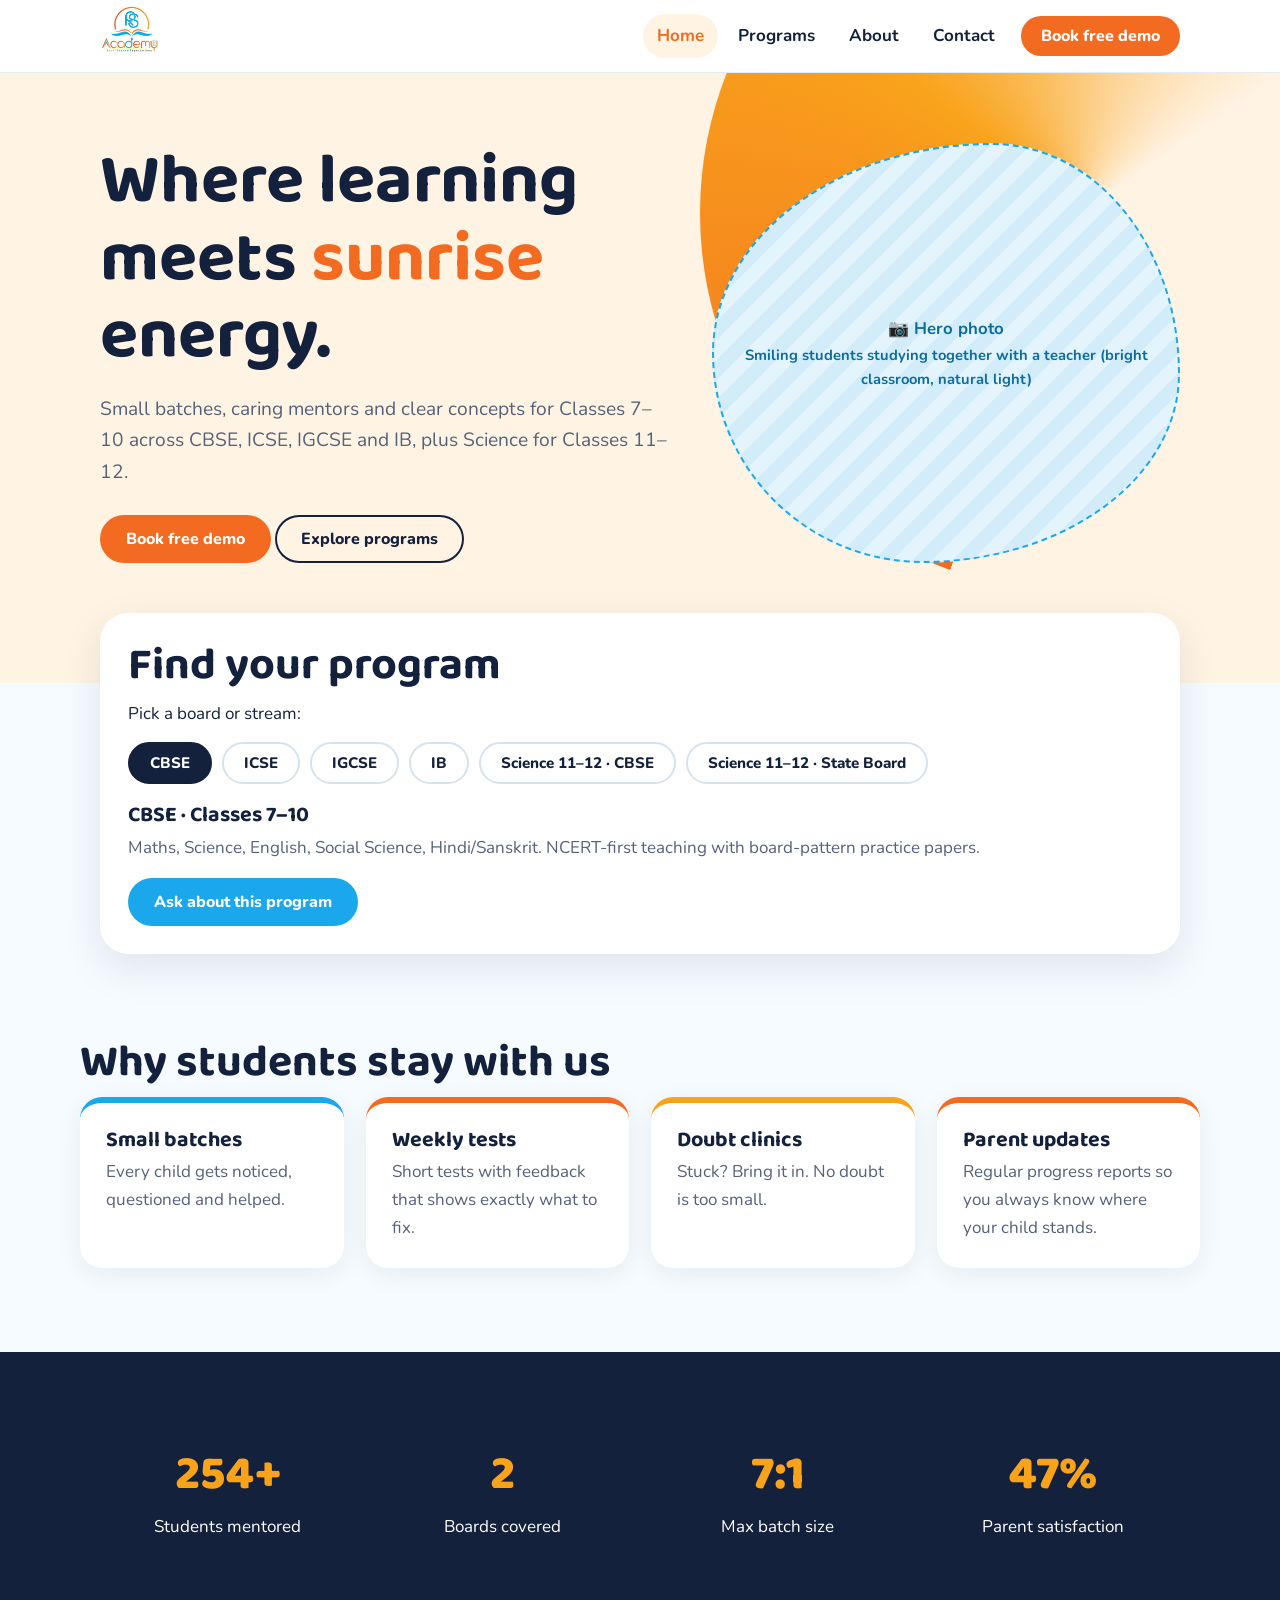
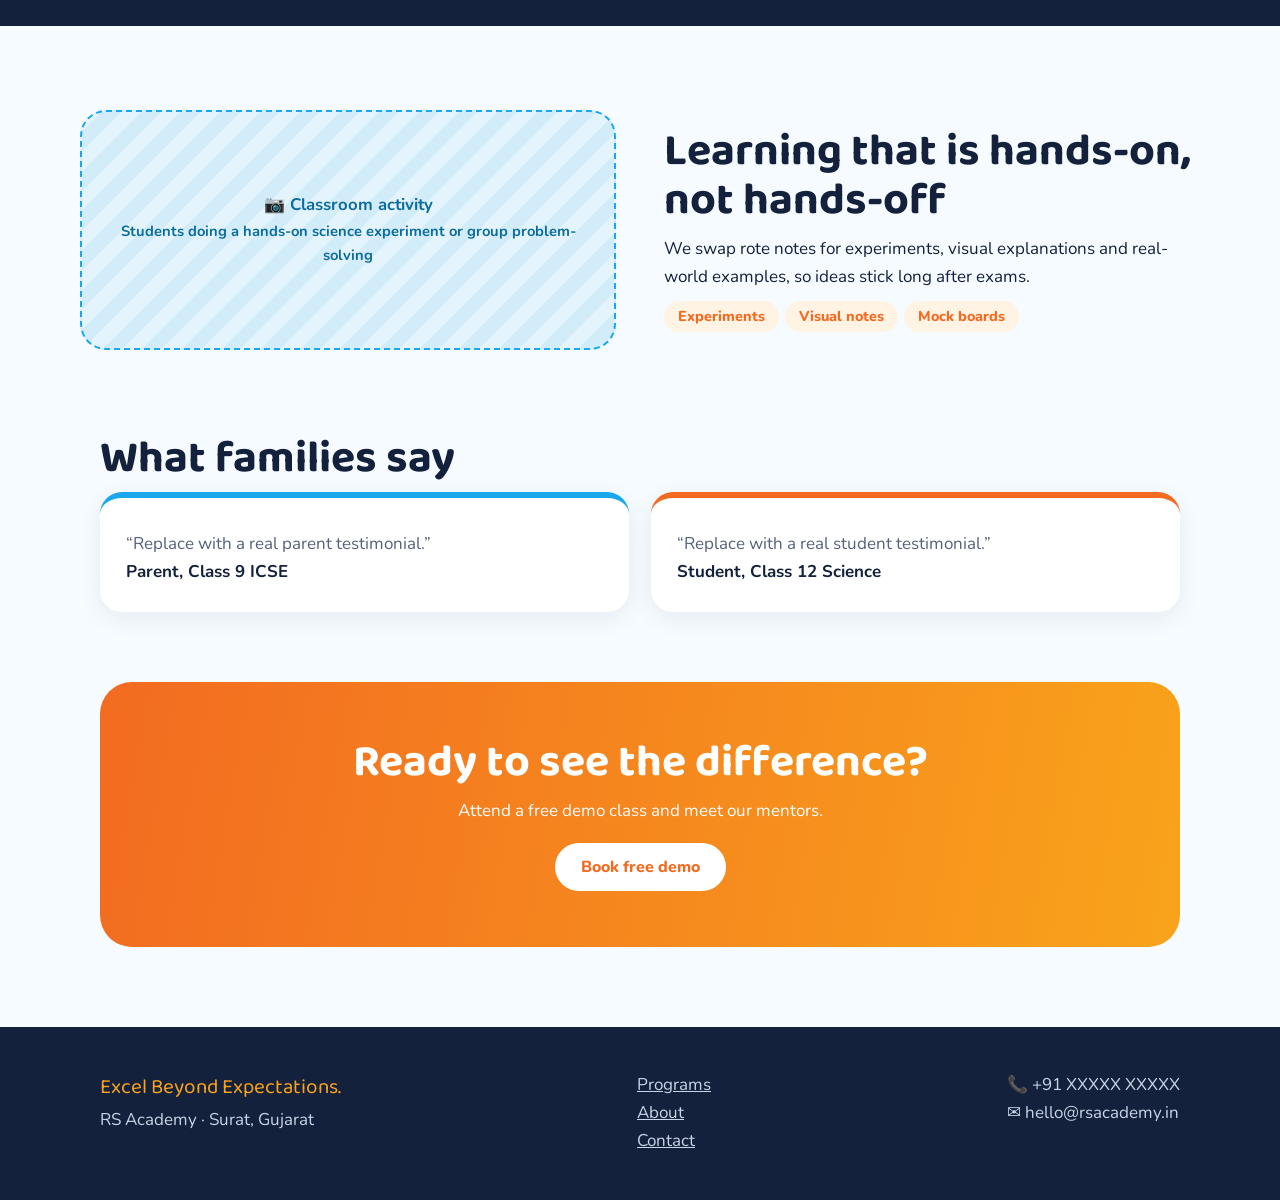
==== index.html @ 09375bf6 "Launch RS Academy multi-page website" ====
<!doctype html><html lang="en"><head><meta charset="utf-8"><meta name="viewport" content="width=device-width,initial-scale=1"><title>Home | RS Academy</title><meta name="description" content="RS Academy – coaching for Classes 7–10 (CBSE, ICSE, IGCSE, IB) and 11–12 Science (CBSE & State Board).">
<link rel="icon" href="assets/logo.jpg"><link rel="preconnect" href="https://fonts.googleapis.com"><link href="https://fonts.googleapis.com/css2?family=Baloo+2:wght@600;800&family=Nunito:wght@400;700;800&display=swap" rel="stylesheet"><link rel="stylesheet" href="styles.css"></head><body>
<header><div class="w"><a href="index.html"><img src="assets/logo.jpg" alt="RS Academy – Excel Beyond Expectations"></a><button id="mb" aria-label="Menu">☰</button><nav><a href="index.html" class=on>Home</a><a href="programs.html">Programs</a><a href="about.html">About</a><a href="contact.html">Contact</a><a class="btn" href="contact.html" style="margin-left:6px;padding:9px 20px">Book free demo</a></nav></div></header><main><section class="hero"><div class="w"><div><h1>Where learning meets <em>sunrise</em> energy.</h1><p>Small batches, caring mentors and clear concepts for Classes 7–10 across CBSE, ICSE, IGCSE and IB, plus Science for Classes 11–12.</p><a class="btn" href="contact.html">Book free demo</a> <a class="btn ghost" href="programs.html">Explore programs</a></div><div class="ph tall round"><div><b>📷 Hero photo</b>Smiling students studying together with a teacher (bright classroom, natural light)</div></div></div></section>
<section class="w"><div class="pick rv"><h2>Find your program</h2><p>Pick a board or stream:</p><div class="chips" id="chips" role="tablist"></div><h3 id="pt"></h3><p id="pd" style="color:var(--mu);margin:6px 0 16px"></p><a class="btn alt" href="contact.html">Ask about this program</a></div></section>
<section class="sec w"><h2 class="rv">Why students stay with us</h2><div class="grid">
<div class="card rv"><h3>Small batches</h3><p>Every child gets noticed, questioned and helped.</p></div><div class="card rv"><h3>Weekly tests</h3><p>Short tests with feedback that shows exactly what to fix.</p></div><div class="card rv"><h3>Doubt clinics</h3><p>Stuck? Bring it in. No doubt is too small.</p></div><div class="card rv"><h3>Parent updates</h3><p>Regular progress reports so you always know where your child stands.</p></div></div></section>
<section class="band sec"><div class="w stats"><div><div class="num" data-n="500" data-s="+">0</div>Students mentored</div><div><div class="num" data-n="4">0</div>Boards covered</div><div><div class="num" data-n="15" data-s=":1">0</div>Max batch size</div><div><div class="num" data-n="95" data-s="%">0</div>Parent satisfaction</div></div></section>
<section class="sec w split"><div class="rv"><div class="ph "><div><b>📷 Classroom activity</b>Students doing a hands-on science experiment or group problem-solving</div></div></div><div class="rv"><h2>Learning that is hands-on, not hands-off</h2><p>We swap rote notes for experiments, visual explanations and real-world examples, so ideas stick long after exams.</p><span class="pill">Experiments</span><span class="pill">Visual notes</span><span class="pill">Mock boards</span></div></section>
<section class="w"><h2 class="rv">What families say</h2><div class="grid"><div class="card rv"><p>“Replace with a real parent testimonial.”</p><b>Parent, Class 9 ICSE</b></div><div class="card rv"><p>“Replace with a real student testimonial.”</p><b>Student, Class 12 Science</b></div></div></section><div style="height:70px"></div><section class="w"><div class="cta rv"><h2>Ready to see the difference?</h2><p>Attend a free demo class and meet our mentors.</p><a class="btn" href="contact.html">Book free demo</a></div></section></main><footer><div class="w"><div><div class="tag">Excel Beyond Expectations.</div><p>RS Academy · Surat, Gujarat</p></div><div><a href="programs.html">Programs</a><a href="about.html">About</a><a href="contact.html">Contact</a></div><div><p>📞 +91 XXXXX XXXXX</p><p>✉️ hello@rsacademy.in</p></div></div></footer><script src="script.js"></script></body></html>
---- styles.css ----
:root{--or:#F26B21;--am:#F9A31B;--sky:#1AA7EC;--ink:#14213D;--bg:#F6FBFF;--sun:#FFF3E3;--mu:#55627A}
*{box-sizing:border-box;margin:0}html{scroll-behavior:smooth}
body{font:17px/1.65 Nunito,system-ui,sans-serif;color:var(--ink);background:var(--bg)}
h1,h2,h3{font-family:'Baloo 2',Nunito,sans-serif;line-height:1.1}
h1{font-size:clamp(2.4rem,6vw,4.4rem)}h2{font-size:clamp(1.8rem,4vw,2.8rem);margin-bottom:.6rem}h3{font-size:1.35rem}
a{color:inherit}img{max-width:100%}
:focus-visible{outline:3px solid var(--sky);outline-offset:3px}
.w{max-width:1120px;margin:auto;padding:0 20px}.sec{padding:84px 0}
header{position:sticky;top:0;z-index:9;background:#fffffff2;backdrop-filter:blur(8px);border-bottom:1px solid #e3edf5}
header .w{display:flex;align-items:center;justify-content:space-between;height:72px}
header img{height:54px;mix-blend-mode:multiply}
nav{display:flex;gap:6px;align-items:center}nav a{text-decoration:none;font-weight:700;padding:8px 14px;border-radius:99px}
nav a:hover,nav a.on{background:var(--sun);color:var(--or)}
.btn{display:inline-block;background:var(--or);color:#fff;font-weight:800;padding:13px 26px;border-radius:99px;text-decoration:none;border:0;cursor:pointer;font:800 1rem Nunito;transition:transform .2s,box-shadow .2s}
.btn:hover{transform:translateY(-3px);box-shadow:0 8px 0 #c9500f33}
.btn.alt{background:var(--sky)}.btn.ghost{background:none;color:var(--ink);box-shadow:inset 0 0 0 2px var(--ink)}
#mb{display:none;background:none;border:0;font-size:1.8rem;cursor:pointer}
.hero{position:relative;overflow:hidden;background:var(--sun);padding:70px 0 120px}
.hero:before{content:"";position:absolute;width:760px;height:760px;border-radius:50%;right:-180px;top:-240px;background:conic-gradient(from 200deg,var(--or),var(--am),var(--sun) 60%)}
.hero .w{position:relative;display:grid;grid-template-columns:1.1fr .9fr;gap:40px;align-items:center}
.hero p{font-size:1.2rem;margin:18px 0 26px;max-width:34em;color:var(--mu)}
.hero em{font-style:normal;color:var(--or)}
.ph{display:grid;place-items:center;text-align:center;padding:18px;min-height:240px;border-radius:26px;background:repeating-linear-gradient(135deg,#e4f4fd,#e4f4fd 14px,#d3ecfa 14px,#d3ecfa 28px);border:2px dashed var(--sky);color:#0b6c9e;font-weight:700;font-size:.92rem}
.ph b{display:block;font-size:1.05rem}.ph.tall{min-height:420px}
.ph.round{border-radius:60% 40% 55% 45%/50% 55% 45% 50%}
.pick{margin-top:-70px;position:relative;background:#fff;border-radius:28px;padding:28px;box-shadow:0 14px 40px #14213d1a}
.chips{display:flex;flex-wrap:wrap;gap:10px;margin:14px 0 20px}
.chip{border:2px solid #d5e3ee;background:#fff;border-radius:99px;padding:9px 20px;font:800 .95rem Nunito;cursor:pointer;color:var(--ink)}
.chip[aria-selected=true]{background:var(--ink);border-color:var(--ink);color:#fff}
.grid{display:grid;grid-template-columns:repeat(auto-fit,minmax(240px,1fr));gap:22px}
.card{background:#fff;border-radius:22px;padding:26px;border-top:6px solid var(--c,var(--sky));box-shadow:0 6px 24px #14213d12}
.card p{color:var(--mu);margin-top:6px}
.card:nth-child(2n){--c:var(--or)}.card:nth-child(3n){--c:var(--am)}
.split{display:grid;grid-template-columns:1fr 1fr;gap:48px;align-items:center}
.band{background:var(--ink);color:#fff}.band .card{background:#ffffff12;box-shadow:none;color:#fff}.band .card p{color:#c9d4e6}
.num{font:800 3rem 'Baloo 2';color:var(--am)}
.stats{display:grid;grid-template-columns:repeat(auto-fit,minmax(170px,1fr));gap:20px;text-align:center}
.pill{display:inline-block;background:var(--sun);color:var(--or);font-weight:800;border-radius:99px;padding:4px 14px;margin:10px 6px 0 0;font-size:.9rem}
details{background:#fff;border-radius:16px;padding:16px 22px;margin-bottom:12px;box-shadow:0 4px 16px #14213d0d}
summary{font-weight:800;cursor:pointer}details p{margin-top:8px;color:var(--mu)}
form{display:grid;gap:14px}label{font-weight:800;display:grid;gap:5px}
input,select,textarea{font:inherit;padding:12px 14px;border:2px solid #d5e3ee;border-radius:14px;background:#fff}
.cta{background:linear-gradient(100deg,var(--or),var(--am));color:#fff;text-align:center;border-radius:32px;padding:56px 24px}
.cta .btn{background:#fff;color:var(--or);margin-top:18px}
footer{background:var(--ink);color:#c9d4e6;padding:44px 0;margin-top:80px}
footer .w{display:flex;flex-wrap:wrap;gap:24px;justify-content:space-between}footer a{display:block}
.tag{font-family:'Baloo 2';font-size:1.3rem;color:var(--am)}
.rv{opacity:0;transform:translateY(24px);transition:.7s}.rv.in{opacity:1;transform:none}
@media(max-width:820px){.hero .w,.split{grid-template-columns:1fr}#mb{display:block}
nav{display:none;position:absolute;top:72px;left:0;right:0;background:#fff;flex-direction:column;padding:14px;border-bottom:1px solid #e3edf5}nav.open{display:flex}.sec{padding:56px 0}}
@media(prefers-reduced-motion:reduce){*{transition:none!important;scroll-behavior:auto}.rv{opacity:1;transform:none}}
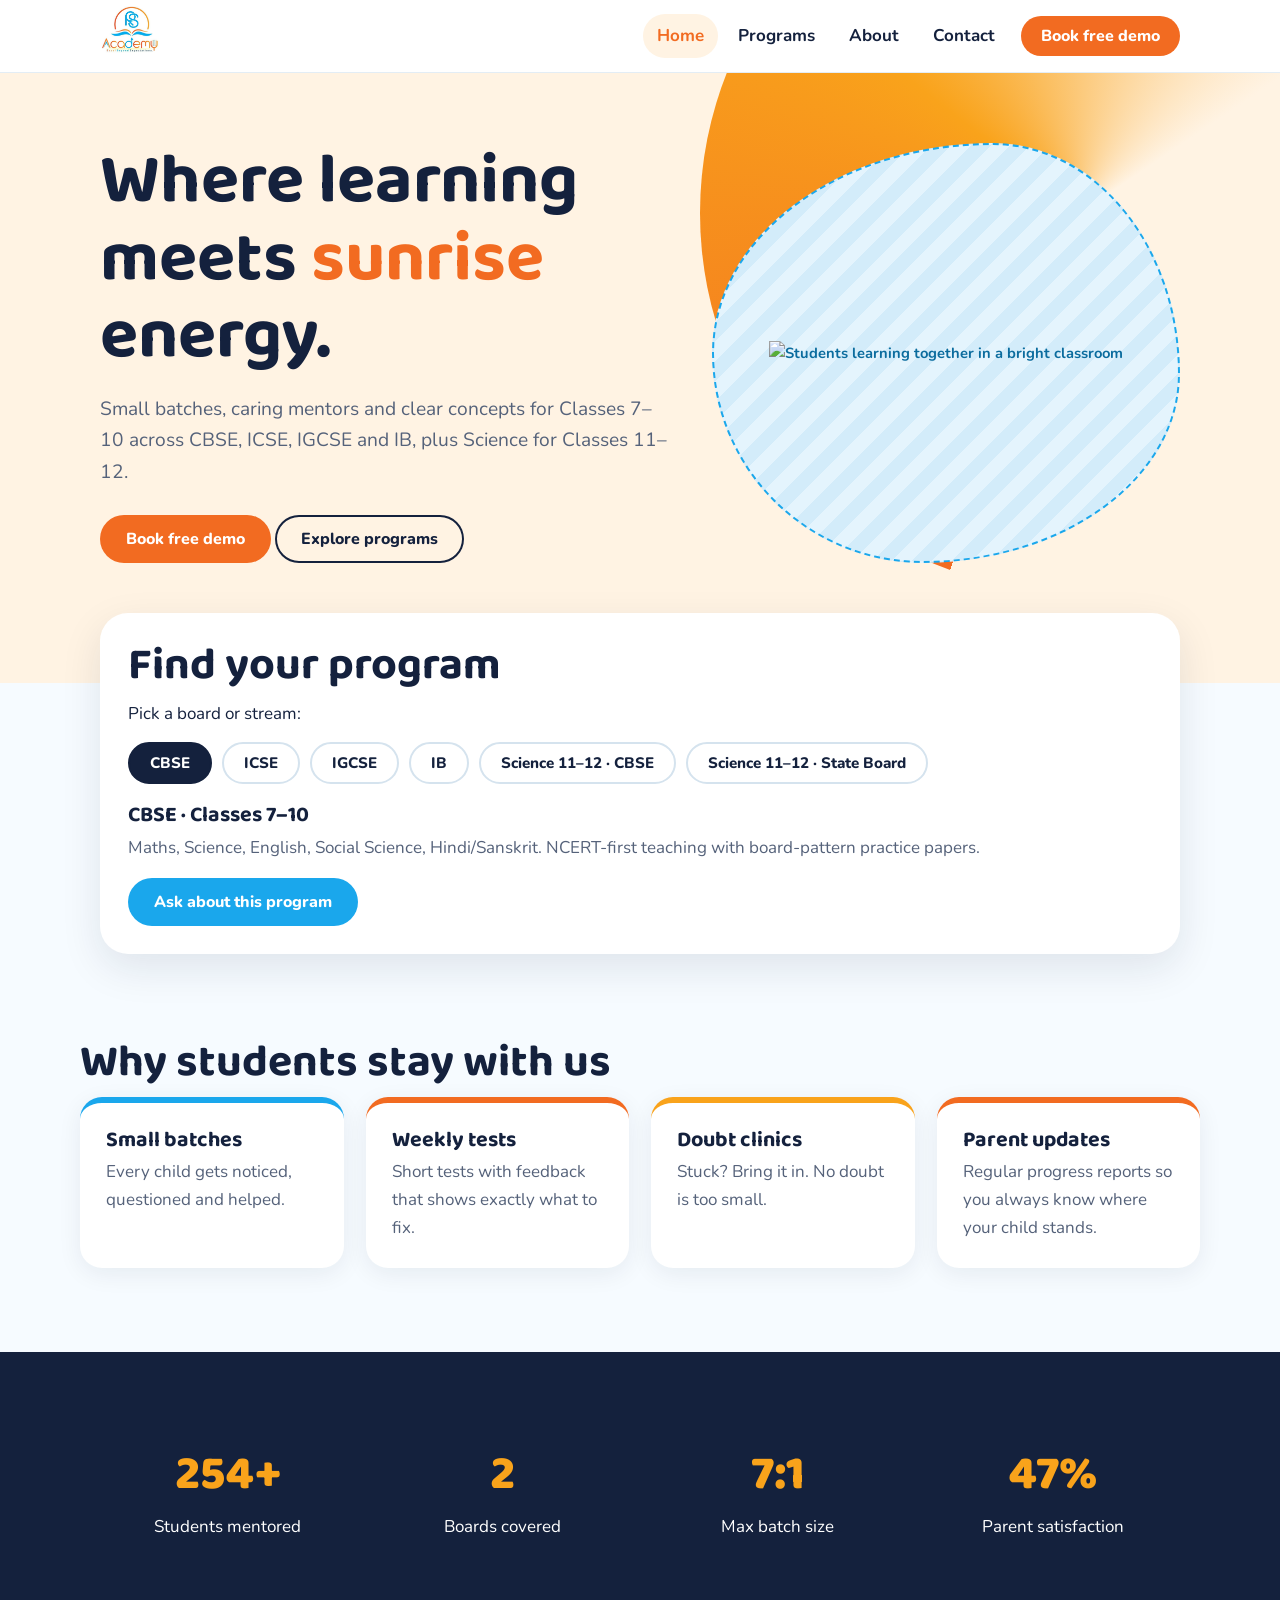
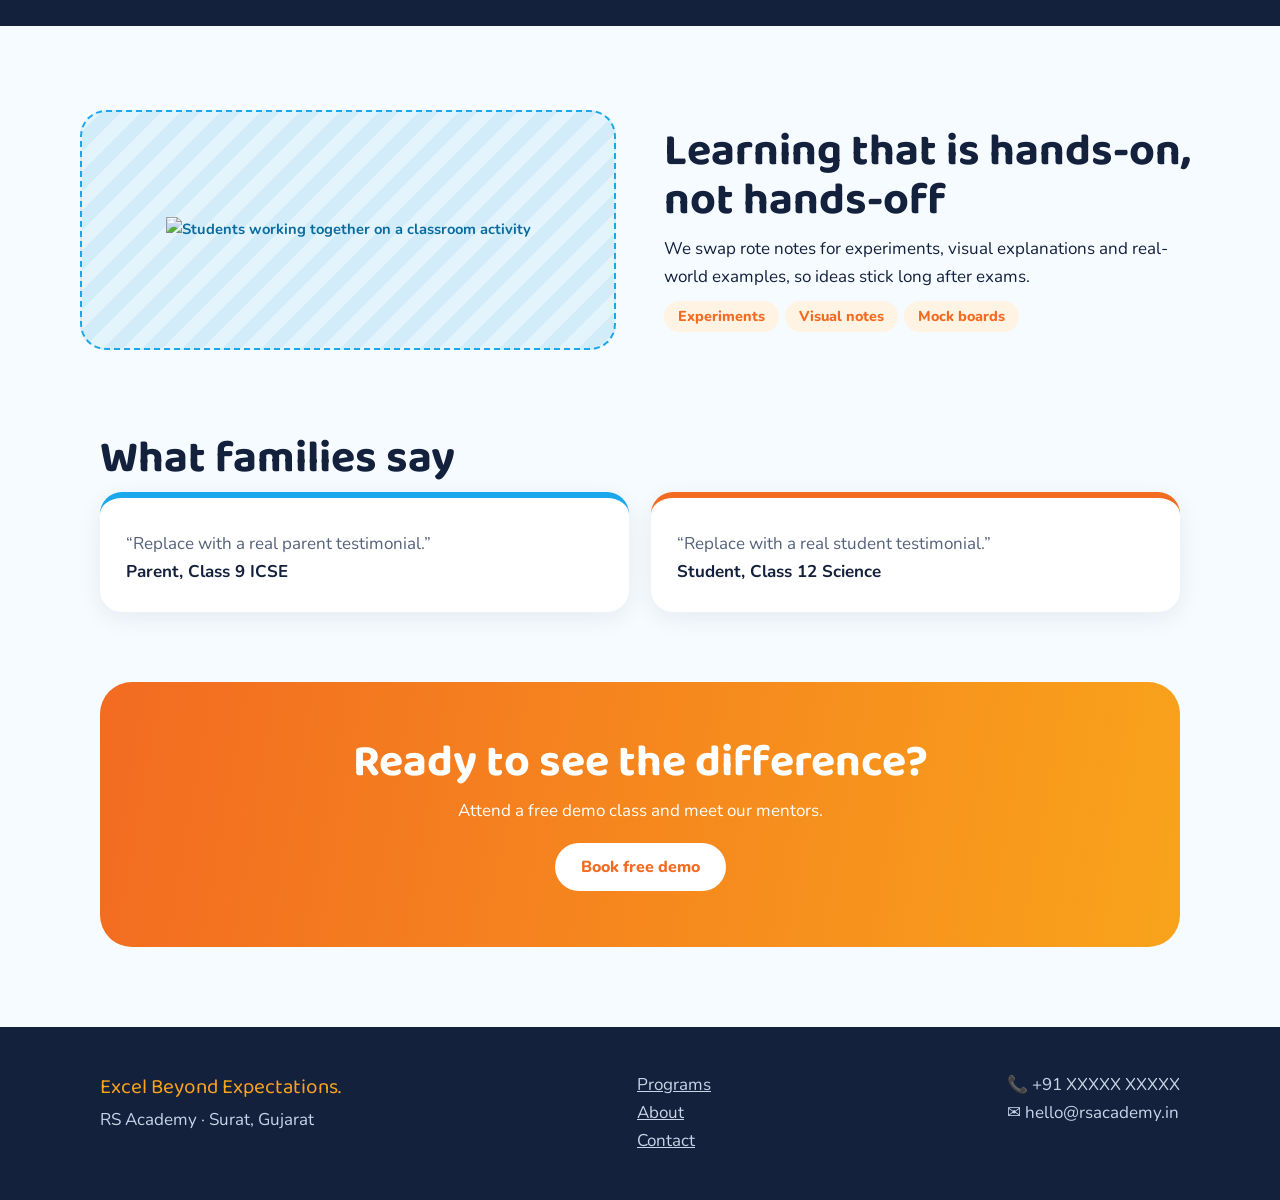
==== commit 1527919c: "Replace image placeholders with relevant academy photography and refresh cache" ====
--- a/index.html
+++ b/index.html
@@ -1,9 +1,9 @@
 <!doctype html><html lang="en"><head><meta charset="utf-8"><meta name="viewport" content="width=device-width,initial-scale=1"><title>Home | RS Academy</title><meta name="description" content="RS Academy – coaching for Classes 7–10 (CBSE, ICSE, IGCSE, IB) and 11–12 Science (CBSE & State Board).">
-<link rel="icon" href="assets/logo.jpg"><link rel="preconnect" href="https://fonts.googleapis.com"><link href="https://fonts.googleapis.com/css2?family=Baloo+2:wght@600;800&family=Nunito:wght@400;700;800&display=swap" rel="stylesheet"><link rel="stylesheet" href="styles.css"></head><body>
-<header><div class="w"><a href="index.html"><img src="assets/logo.jpg" alt="RS Academy – Excel Beyond Expectations"></a><button id="mb" aria-label="Menu">☰</button><nav><a href="index.html" class=on>Home</a><a href="programs.html">Programs</a><a href="about.html">About</a><a href="contact.html">Contact</a><a class="btn" href="contact.html" style="margin-left:6px;padding:9px 20px">Book free demo</a></nav></div></header><main><section class="hero"><div class="w"><div><h1>Where learning meets <em>sunrise</em> energy.</h1><p>Small batches, caring mentors and clear concepts for Classes 7–10 across CBSE, ICSE, IGCSE and IB, plus Science for Classes 11–12.</p><a class="btn" href="contact.html">Book free demo</a> <a class="btn ghost" href="programs.html">Explore programs</a></div><div class="ph tall round"><div><b>📷 Hero photo</b>Smiling students studying together with a teacher (bright classroom, natural light)</div></div></div></section>
+<link rel="icon" href="assets/logo.jpg"><link rel="preconnect" href="https://fonts.googleapis.com"><link href="https://fonts.googleapis.com/css2?family=Baloo+2:wght@600;800&family=Nunito:wght@400;700;800&display=swap" rel="stylesheet"><link rel="stylesheet" href="styles.css?v=20261114-1"></head><body>
+<header><div class="w"><a href="index.html"><img src="assets/logo.jpg" alt="RS Academy – Excel Beyond Expectations"></a><button id="mb" aria-label="Menu">☰</button><nav><a href="index.html" class=on>Home</a><a href="programs.html">Programs</a><a href="about.html">About</a><a href="contact.html">Contact</a><a class="btn" href="contact.html" style="margin-left:6px;padding:9px 20px">Book free demo</a></nav></div></header><main><section class="hero"><div class="w"><div><h1>Where learning meets <em>sunrise</em> energy.</h1><p>Small batches, caring mentors and clear concepts for Classes 7–10 across CBSE, ICSE, IGCSE and IB, plus Science for Classes 11–12.</p><a class="btn" href="contact.html">Book free demo</a> <a class="btn ghost" href="programs.html">Explore programs</a></div><div class="ph tall round"><img src="https://images.unsplash.com/photo-1529390079861-591de354faf5?auto=format&fit=crop&w=1200&q=82" alt="Students learning together in a bright classroom" loading="lazy" decoding="async"></div></div></section>
 <section class="w"><div class="pick rv"><h2>Find your program</h2><p>Pick a board or stream:</p><div class="chips" id="chips" role="tablist"></div><h3 id="pt"></h3><p id="pd" style="color:var(--mu);margin:6px 0 16px"></p><a class="btn alt" href="contact.html">Ask about this program</a></div></section>
 <section class="sec w"><h2 class="rv">Why students stay with us</h2><div class="grid">
 <div class="card rv"><h3>Small batches</h3><p>Every child gets noticed, questioned and helped.</p></div><div class="card rv"><h3>Weekly tests</h3><p>Short tests with feedback that shows exactly what to fix.</p></div><div class="card rv"><h3>Doubt clinics</h3><p>Stuck? Bring it in. No doubt is too small.</p></div><div class="card rv"><h3>Parent updates</h3><p>Regular progress reports so you always know where your child stands.</p></div></div></section>
 <section class="band sec"><div class="w stats"><div><div class="num" data-n="500" data-s="+">0</div>Students mentored</div><div><div class="num" data-n="4">0</div>Boards covered</div><div><div class="num" data-n="15" data-s=":1">0</div>Max batch size</div><div><div class="num" data-n="95" data-s="%">0</div>Parent satisfaction</div></div></section>
-<section class="sec w split"><div class="rv"><div class="ph "><div><b>📷 Classroom activity</b>Students doing a hands-on science experiment or group problem-solving</div></div></div><div class="rv"><h2>Learning that is hands-on, not hands-off</h2><p>We swap rote notes for experiments, visual explanations and real-world examples, so ideas stick long after exams.</p><span class="pill">Experiments</span><span class="pill">Visual notes</span><span class="pill">Mock boards</span></div></section>
-<section class="w"><h2 class="rv">What families say</h2><div class="grid"><div class="card rv"><p>“Replace with a real parent testimonial.”</p><b>Parent, Class 9 ICSE</b></div><div class="card rv"><p>“Replace with a real student testimonial.”</p><b>Student, Class 12 Science</b></div></div></section><div style="height:70px"></div><section class="w"><div class="cta rv"><h2>Ready to see the difference?</h2><p>Attend a free demo class and meet our mentors.</p><a class="btn" href="contact.html">Book free demo</a></div></section></main><footer><div class="w"><div><div class="tag">Excel Beyond Expectations.</div><p>RS Academy · Surat, Gujarat</p></div><div><a href="programs.html">Programs</a><a href="about.html">About</a><a href="contact.html">Contact</a></div><div><p>📞 +91 XXXXX XXXXX</p><p>✉️ hello@rsacademy.in</p></div></div></footer><script src="script.js"></script></body></html>+<section class="sec w split"><div class="rv"><div class="ph "><img src="https://images.unsplash.com/photo-1588072432836-e10032774350?auto=format&fit=crop&w=1200&q=82" alt="Students working together on a classroom activity" loading="lazy" decoding="async"></div></div><div class="rv"><h2>Learning that is hands-on, not hands-off</h2><p>We swap rote notes for experiments, visual explanations and real-world examples, so ideas stick long after exams.</p><span class="pill">Experiments</span><span class="pill">Visual notes</span><span class="pill">Mock boards</span></div></section>
+<section class="w"><h2 class="rv">What families say</h2><div class="grid"><div class="card rv"><p>“Replace with a real parent testimonial.”</p><b>Parent, Class 9 ICSE</b></div><div class="card rv"><p>“Replace with a real student testimonial.”</p><b>Student, Class 12 Science</b></div></div></section><div style="height:70px"></div><section class="w"><div class="cta rv"><h2>Ready to see the difference?</h2><p>Attend a free demo class and meet our mentors.</p><a class="btn" href="contact.html">Book free demo</a></div></section></main><footer><div class="w"><div><div class="tag">Excel Beyond Expectations.</div><p>RS Academy · Surat, Gujarat</p></div><div><a href="programs.html">Programs</a><a href="about.html">About</a><a href="contact.html">Contact</a></div><div><p>📞 +91 XXXXX XXXXX</p><p>✉️ hello@rsacademy.in</p></div></div></footer><script src="script.js?v=20261114-1"></script></body></html>
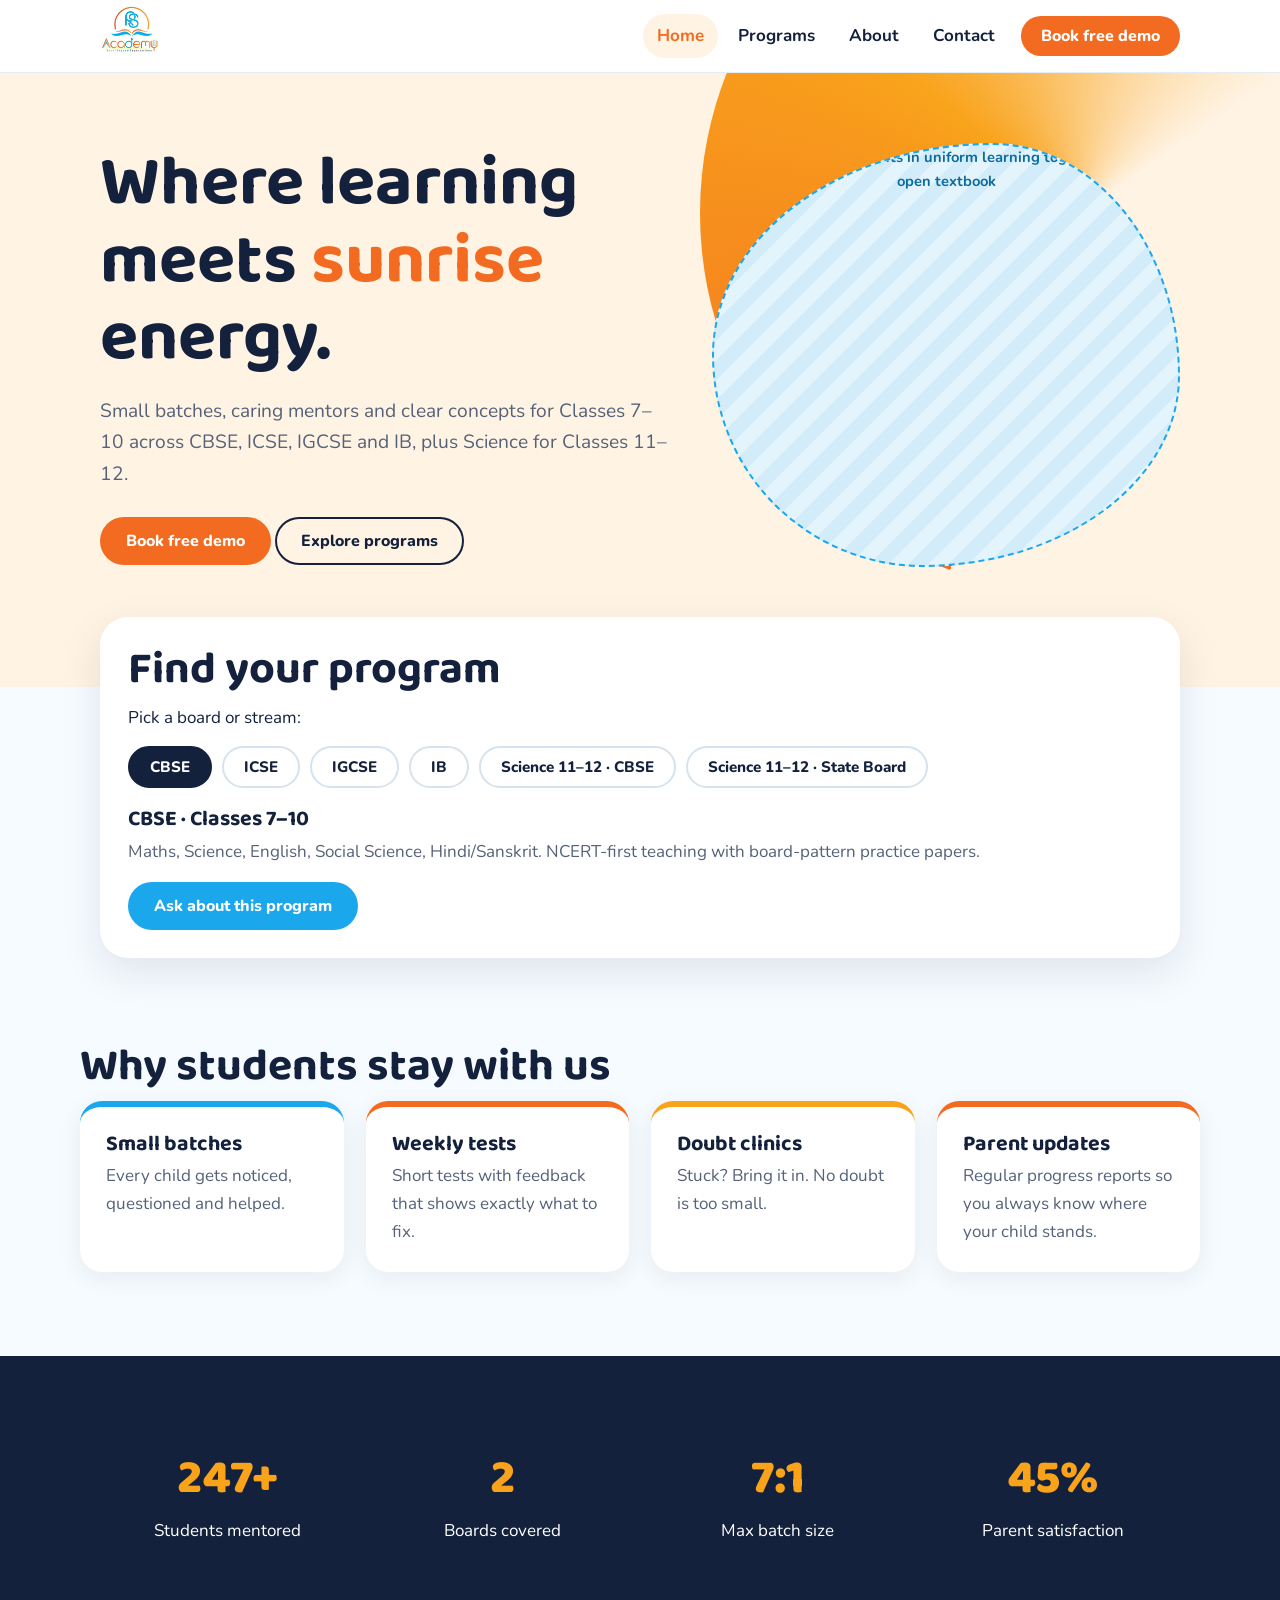
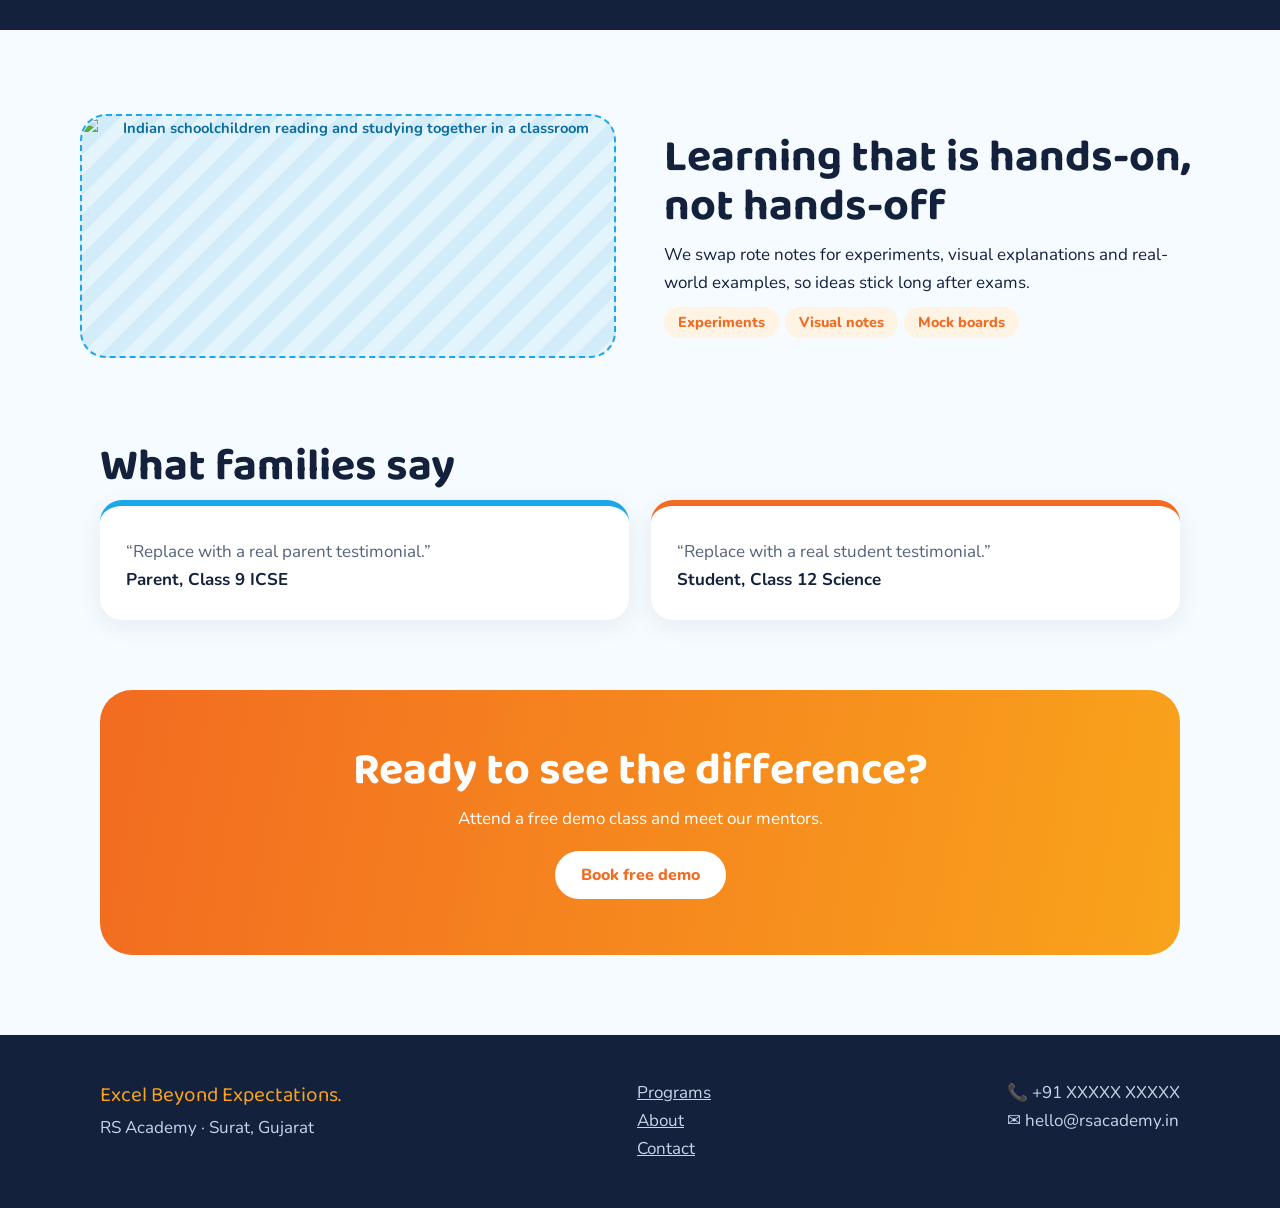
==== commit 1de0684d: "Replace stock photos with Indian students and classroom images" ====
--- a/index.html
+++ b/index.html
@@ -1,9 +1,9 @@
 <!doctype html><html lang="en"><head><meta charset="utf-8"><meta name="viewport" content="width=device-width,initial-scale=1"><title>Home | RS Academy</title><meta name="description" content="RS Academy – coaching for Classes 7–10 (CBSE, ICSE, IGCSE, IB) and 11–12 Science (CBSE & State Board).">
 <link rel="icon" href="assets/logo.jpg"><link rel="preconnect" href="https://fonts.googleapis.com"><link href="https://fonts.googleapis.com/css2?family=Baloo+2:wght@600;800&family=Nunito:wght@400;700;800&display=swap" rel="stylesheet"><link rel="stylesheet" href="styles.css?v=20261114-1"></head><body>
-<header><div class="w"><a href="index.html"><img src="assets/logo.jpg" alt="RS Academy – Excel Beyond Expectations"></a><button id="mb" aria-label="Menu">☰</button><nav><a href="index.html" class=on>Home</a><a href="programs.html">Programs</a><a href="about.html">About</a><a href="contact.html">Contact</a><a class="btn" href="contact.html" style="margin-left:6px;padding:9px 20px">Book free demo</a></nav></div></header><main><section class="hero"><div class="w"><div><h1>Where learning meets <em>sunrise</em> energy.</h1><p>Small batches, caring mentors and clear concepts for Classes 7–10 across CBSE, ICSE, IGCSE and IB, plus Science for Classes 11–12.</p><a class="btn" href="contact.html">Book free demo</a> <a class="btn ghost" href="programs.html">Explore programs</a></div><div class="ph tall round"><img src="https://images.unsplash.com/photo-1529390079861-591de354faf5?auto=format&fit=crop&w=1200&q=82" alt="Students learning together in a bright classroom" loading="lazy" decoding="async"></div></div></section>
+<header><div class="w"><a href="index.html"><img src="assets/logo.jpg" alt="RS Academy – Excel Beyond Expectations"></a><button id="mb" aria-label="Menu">☰</button><nav><a href="index.html" class=on>Home</a><a href="programs.html">Programs</a><a href="about.html">About</a><a href="contact.html">Contact</a><a class="btn" href="contact.html" style="margin-left:6px;padding:9px 20px">Book free demo</a></nav></div></header><main><section class="hero"><div class="w"><div><h1>Where learning meets <em>sunrise</em> energy.</h1><p>Small batches, caring mentors and clear concepts for Classes 7–10 across CBSE, ICSE, IGCSE and IB, plus Science for Classes 11–12.</p><a class="btn" href="contact.html">Book free demo</a> <a class="btn ghost" href="programs.html">Explore programs</a></div><div class="ph tall round"><img src="https://www.unicef.org/india/sites/unicef.org.india/files/styles/open_graph_image/public/UNI490076.webp.jpeg?itok=hOwumapu" alt="Indian school students in uniform learning together from an open textbook" loading="lazy" decoding="async"></div></div></section>
 <section class="w"><div class="pick rv"><h2>Find your program</h2><p>Pick a board or stream:</p><div class="chips" id="chips" role="tablist"></div><h3 id="pt"></h3><p id="pd" style="color:var(--mu);margin:6px 0 16px"></p><a class="btn alt" href="contact.html">Ask about this program</a></div></section>
 <section class="sec w"><h2 class="rv">Why students stay with us</h2><div class="grid">
 <div class="card rv"><h3>Small batches</h3><p>Every child gets noticed, questioned and helped.</p></div><div class="card rv"><h3>Weekly tests</h3><p>Short tests with feedback that shows exactly what to fix.</p></div><div class="card rv"><h3>Doubt clinics</h3><p>Stuck? Bring it in. No doubt is too small.</p></div><div class="card rv"><h3>Parent updates</h3><p>Regular progress reports so you always know where your child stands.</p></div></div></section>
 <section class="band sec"><div class="w stats"><div><div class="num" data-n="500" data-s="+">0</div>Students mentored</div><div><div class="num" data-n="4">0</div>Boards covered</div><div><div class="num" data-n="15" data-s=":1">0</div>Max batch size</div><div><div class="num" data-n="95" data-s="%">0</div>Parent satisfaction</div></div></section>
-<section class="sec w split"><div class="rv"><div class="ph "><img src="https://images.unsplash.com/photo-1588072432836-e10032774350?auto=format&fit=crop&w=1200&q=82" alt="Students working together on a classroom activity" loading="lazy" decoding="async"></div></div><div class="rv"><h2>Learning that is hands-on, not hands-off</h2><p>We swap rote notes for experiments, visual explanations and real-world examples, so ideas stick long after exams.</p><span class="pill">Experiments</span><span class="pill">Visual notes</span><span class="pill">Mock boards</span></div></section>
+<section class="sec w split"><div class="rv"><div class="ph "><img src="https://i0.wp.com/www.dsfindia.org/wp-content/uploads/2021/05/DSF-Website-Output-4.png?fit=1568%2C980&ssl=1" alt="Indian schoolchildren reading and studying together in a classroom" loading="lazy" decoding="async"></div></div><div class="rv"><h2>Learning that is hands-on, not hands-off</h2><p>We swap rote notes for experiments, visual explanations and real-world examples, so ideas stick long after exams.</p><span class="pill">Experiments</span><span class="pill">Visual notes</span><span class="pill">Mock boards</span></div></section>
 <section class="w"><h2 class="rv">What families say</h2><div class="grid"><div class="card rv"><p>“Replace with a real parent testimonial.”</p><b>Parent, Class 9 ICSE</b></div><div class="card rv"><p>“Replace with a real student testimonial.”</p><b>Student, Class 12 Science</b></div></div></section><div style="height:70px"></div><section class="w"><div class="cta rv"><h2>Ready to see the difference?</h2><p>Attend a free demo class and meet our mentors.</p><a class="btn" href="contact.html">Book free demo</a></div></section></main><footer><div class="w"><div><div class="tag">Excel Beyond Expectations.</div><p>RS Academy · Surat, Gujarat</p></div><div><a href="programs.html">Programs</a><a href="about.html">About</a><a href="contact.html">Contact</a></div><div><p>📞 +91 XXXXX XXXXX</p><p>✉️ hello@rsacademy.in</p></div></div></footer><script src="script.js?v=20261114-1"></script></body></html>
--- a/styles.css
+++ b/styles.css
@@ -49,3 +49,9 @@
 @media(max-width:820px){.hero .w,.split{grid-template-columns:1fr}#mb{display:block}
 nav{display:none;position:absolute;top:72px;left:0;right:0;background:#fff;flex-direction:column;padding:14px;border-bottom:1px solid #e3edf5}nav.open{display:flex}.sec{padding:56px 0}}
 @media(prefers-reduced-motion:reduce){*{transition:none!important;scroll-behavior:auto}.rv{opacity:1;transform:none}}
+
+/* Real classroom and learning photography */
+.ph{overflow:hidden;position:relative;padding:0}
+.ph img{display:block;width:100%;height:100%;min-height:240px;object-fit:cover;border:0;border-radius:inherit}
+.ph.tall img{min-height:420px}
+.ph.round img{border-radius:inherit}
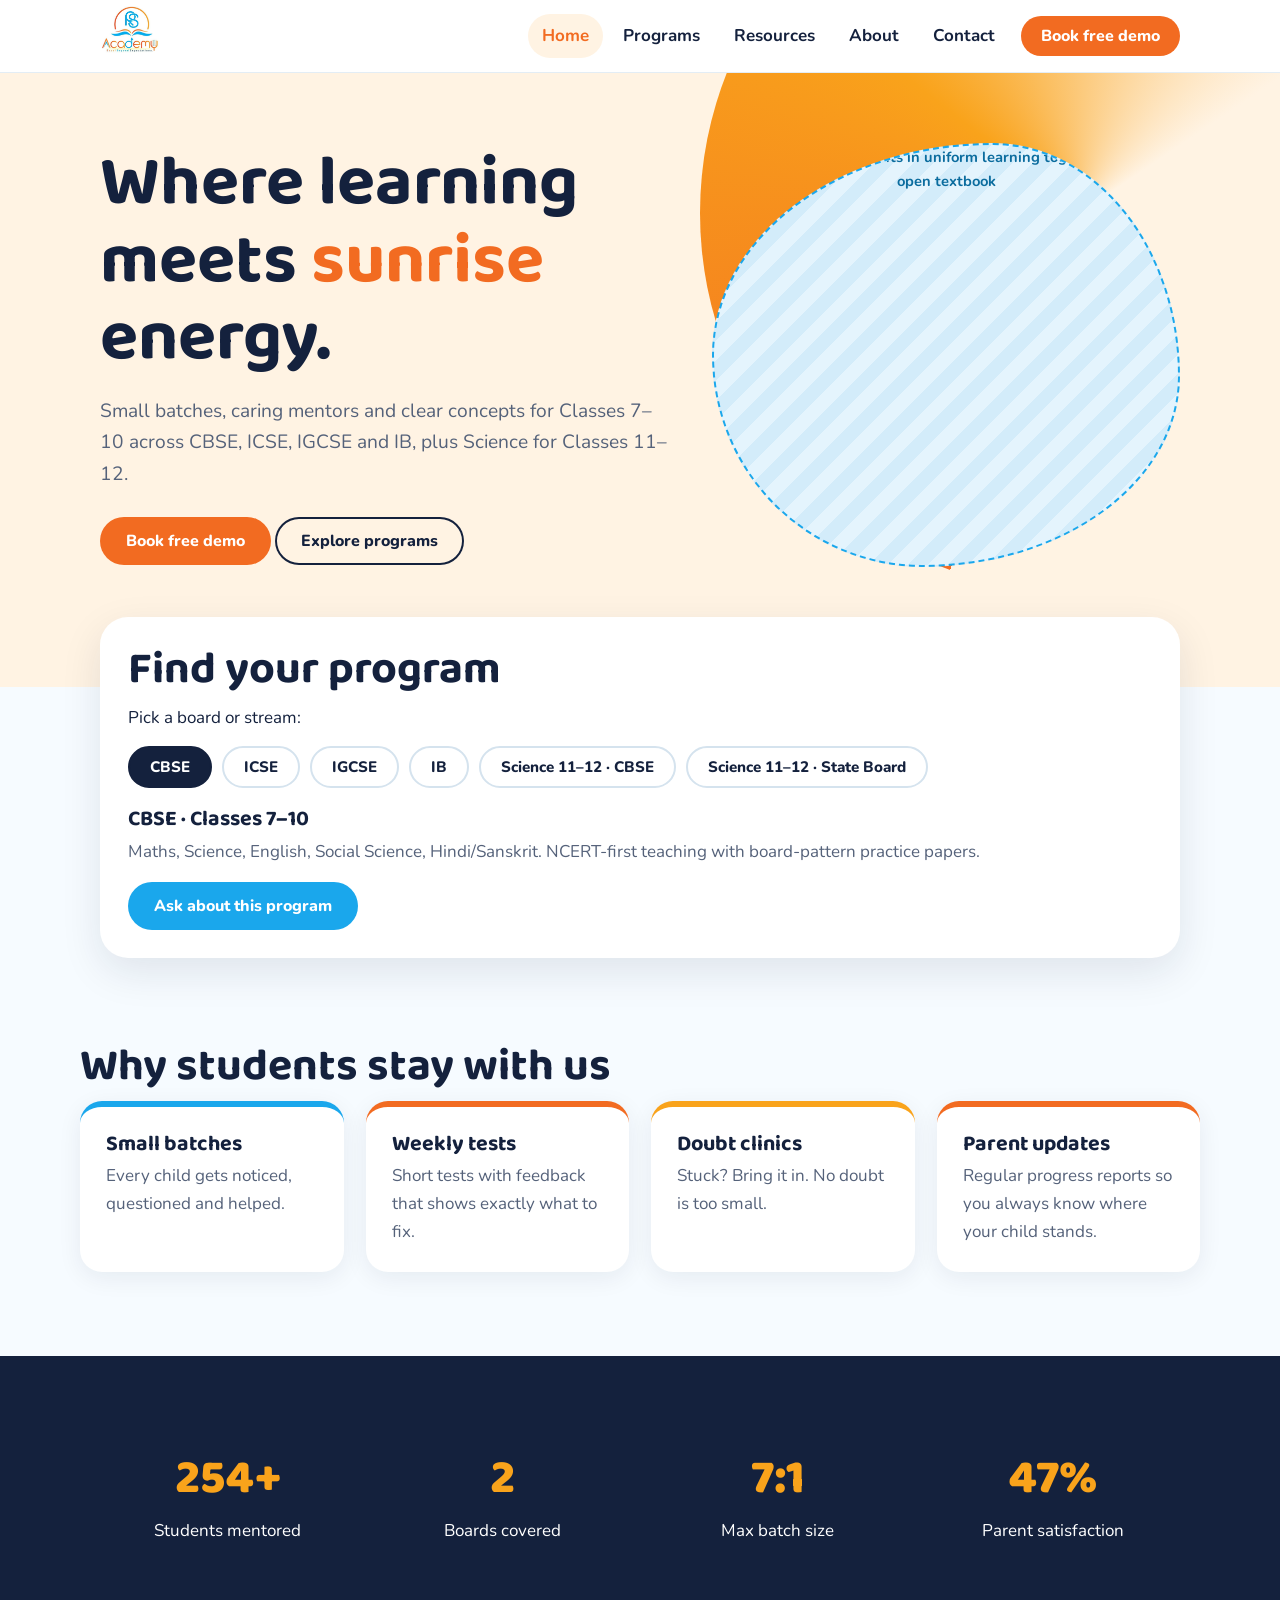
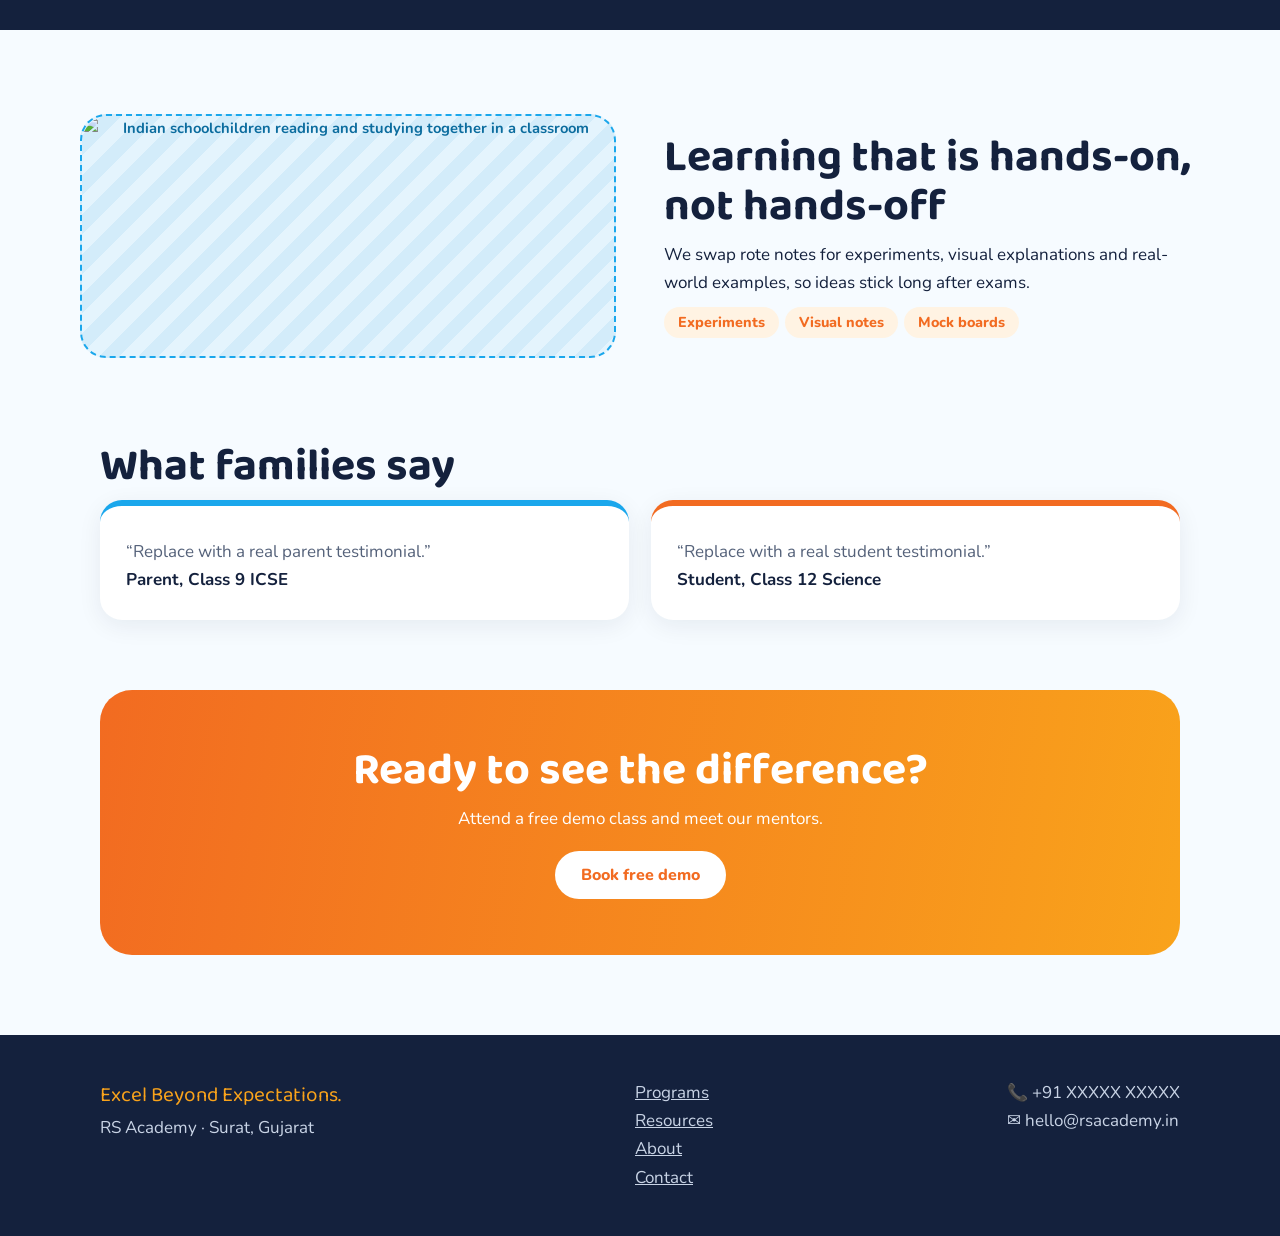
==== commit 92342767: "Add gated resources page and admin upload page" ====
--- a/index.html
+++ b/index.html
@@ -1,9 +1,9 @@
 <!doctype html><html lang="en"><head><meta charset="utf-8"><meta name="viewport" content="width=device-width,initial-scale=1"><title>Home | RS Academy</title><meta name="description" content="RS Academy – coaching for Classes 7–10 (CBSE, ICSE, IGCSE, IB) and 11–12 Science (CBSE & State Board).">
 <link rel="icon" href="assets/logo.jpg"><link rel="preconnect" href="https://fonts.googleapis.com"><link href="https://fonts.googleapis.com/css2?family=Baloo+2:wght@600;800&family=Nunito:wght@400;700;800&display=swap" rel="stylesheet"><link rel="stylesheet" href="styles.css?v=20261114-1"></head><body>
-<header><div class="w"><a href="index.html"><img src="assets/logo.jpg" alt="RS Academy – Excel Beyond Expectations"></a><button id="mb" aria-label="Menu">☰</button><nav><a href="index.html" class=on>Home</a><a href="programs.html">Programs</a><a href="about.html">About</a><a href="contact.html">Contact</a><a class="btn" href="contact.html" style="margin-left:6px;padding:9px 20px">Book free demo</a></nav></div></header><main><section class="hero"><div class="w"><div><h1>Where learning meets <em>sunrise</em> energy.</h1><p>Small batches, caring mentors and clear concepts for Classes 7–10 across CBSE, ICSE, IGCSE and IB, plus Science for Classes 11–12.</p><a class="btn" href="contact.html">Book free demo</a> <a class="btn ghost" href="programs.html">Explore programs</a></div><div class="ph tall round"><img src="https://www.unicef.org/india/sites/unicef.org.india/files/styles/open_graph_image/public/UNI490076.webp.jpeg?itok=hOwumapu" alt="Indian school students in uniform learning together from an open textbook" loading="lazy" decoding="async"></div></div></section>
+<header><div class="w"><a href="index.html"><img src="assets/logo.jpg" alt="RS Academy – Excel Beyond Expectations"></a><button id="mb" aria-label="Menu">☰</button><nav><a href="index.html" class=on>Home</a><a href="programs.html">Programs</a><a href="resources.html">Resources</a><a href="about.html">About</a><a href="contact.html">Contact</a><a class="btn" href="contact.html" style="margin-left:6px;padding:9px 20px">Book free demo</a></nav></div></header><main><section class="hero"><div class="w"><div><h1>Where learning meets <em>sunrise</em> energy.</h1><p>Small batches, caring mentors and clear concepts for Classes 7–10 across CBSE, ICSE, IGCSE and IB, plus Science for Classes 11–12.</p><a class="btn" href="contact.html">Book free demo</a> <a class="btn ghost" href="programs.html">Explore programs</a></div><div class="ph tall round"><img src="https://www.unicef.org/india/sites/unicef.org.india/files/styles/open_graph_image/public/UNI490076.webp.jpeg?itok=hOwumapu" alt="Indian school students in uniform learning together from an open textbook" loading="lazy" decoding="async"></div></div></section>
 <section class="w"><div class="pick rv"><h2>Find your program</h2><p>Pick a board or stream:</p><div class="chips" id="chips" role="tablist"></div><h3 id="pt"></h3><p id="pd" style="color:var(--mu);margin:6px 0 16px"></p><a class="btn alt" href="contact.html">Ask about this program</a></div></section>
 <section class="sec w"><h2 class="rv">Why students stay with us</h2><div class="grid">
 <div class="card rv"><h3>Small batches</h3><p>Every child gets noticed, questioned and helped.</p></div><div class="card rv"><h3>Weekly tests</h3><p>Short tests with feedback that shows exactly what to fix.</p></div><div class="card rv"><h3>Doubt clinics</h3><p>Stuck? Bring it in. No doubt is too small.</p></div><div class="card rv"><h3>Parent updates</h3><p>Regular progress reports so you always know where your child stands.</p></div></div></section>
 <section class="band sec"><div class="w stats"><div><div class="num" data-n="500" data-s="+">0</div>Students mentored</div><div><div class="num" data-n="4">0</div>Boards covered</div><div><div class="num" data-n="15" data-s=":1">0</div>Max batch size</div><div><div class="num" data-n="95" data-s="%">0</div>Parent satisfaction</div></div></section>
 <section class="sec w split"><div class="rv"><div class="ph "><img src="https://i0.wp.com/www.dsfindia.org/wp-content/uploads/2021/05/DSF-Website-Output-4.png?fit=1568%2C980&ssl=1" alt="Indian schoolchildren reading and studying together in a classroom" loading="lazy" decoding="async"></div></div><div class="rv"><h2>Learning that is hands-on, not hands-off</h2><p>We swap rote notes for experiments, visual explanations and real-world examples, so ideas stick long after exams.</p><span class="pill">Experiments</span><span class="pill">Visual notes</span><span class="pill">Mock boards</span></div></section>
-<section class="w"><h2 class="rv">What families say</h2><div class="grid"><div class="card rv"><p>“Replace with a real parent testimonial.”</p><b>Parent, Class 9 ICSE</b></div><div class="card rv"><p>“Replace with a real student testimonial.”</p><b>Student, Class 12 Science</b></div></div></section><div style="height:70px"></div><section class="w"><div class="cta rv"><h2>Ready to see the difference?</h2><p>Attend a free demo class and meet our mentors.</p><a class="btn" href="contact.html">Book free demo</a></div></section></main><footer><div class="w"><div><div class="tag">Excel Beyond Expectations.</div><p>RS Academy · Surat, Gujarat</p></div><div><a href="programs.html">Programs</a><a href="about.html">About</a><a href="contact.html">Contact</a></div><div><p>📞 +91 XXXXX XXXXX</p><p>✉️ hello@rsacademy.in</p></div></div></footer><script src="script.js?v=20261114-1"></script></body></html>+<section class="w"><h2 class="rv">What families say</h2><div class="grid"><div class="card rv"><p>“Replace with a real parent testimonial.”</p><b>Parent, Class 9 ICSE</b></div><div class="card rv"><p>“Replace with a real student testimonial.”</p><b>Student, Class 12 Science</b></div></div></section><div style="height:70px"></div><section class="w"><div class="cta rv"><h2>Ready to see the difference?</h2><p>Attend a free demo class and meet our mentors.</p><a class="btn" href="contact.html">Book free demo</a></div></section></main><footer><div class="w"><div><div class="tag">Excel Beyond Expectations.</div><p>RS Academy · Surat, Gujarat</p></div><div><a href="programs.html">Programs</a><a href="resources.html">Resources</a><a href="about.html">About</a><a href="contact.html">Contact</a></div><div><p>📞 +91 XXXXX XXXXX</p><p>✉️ hello@rsacademy.in</p></div></div></footer><script src="script.js?v=20261114-1"></script></body></html>
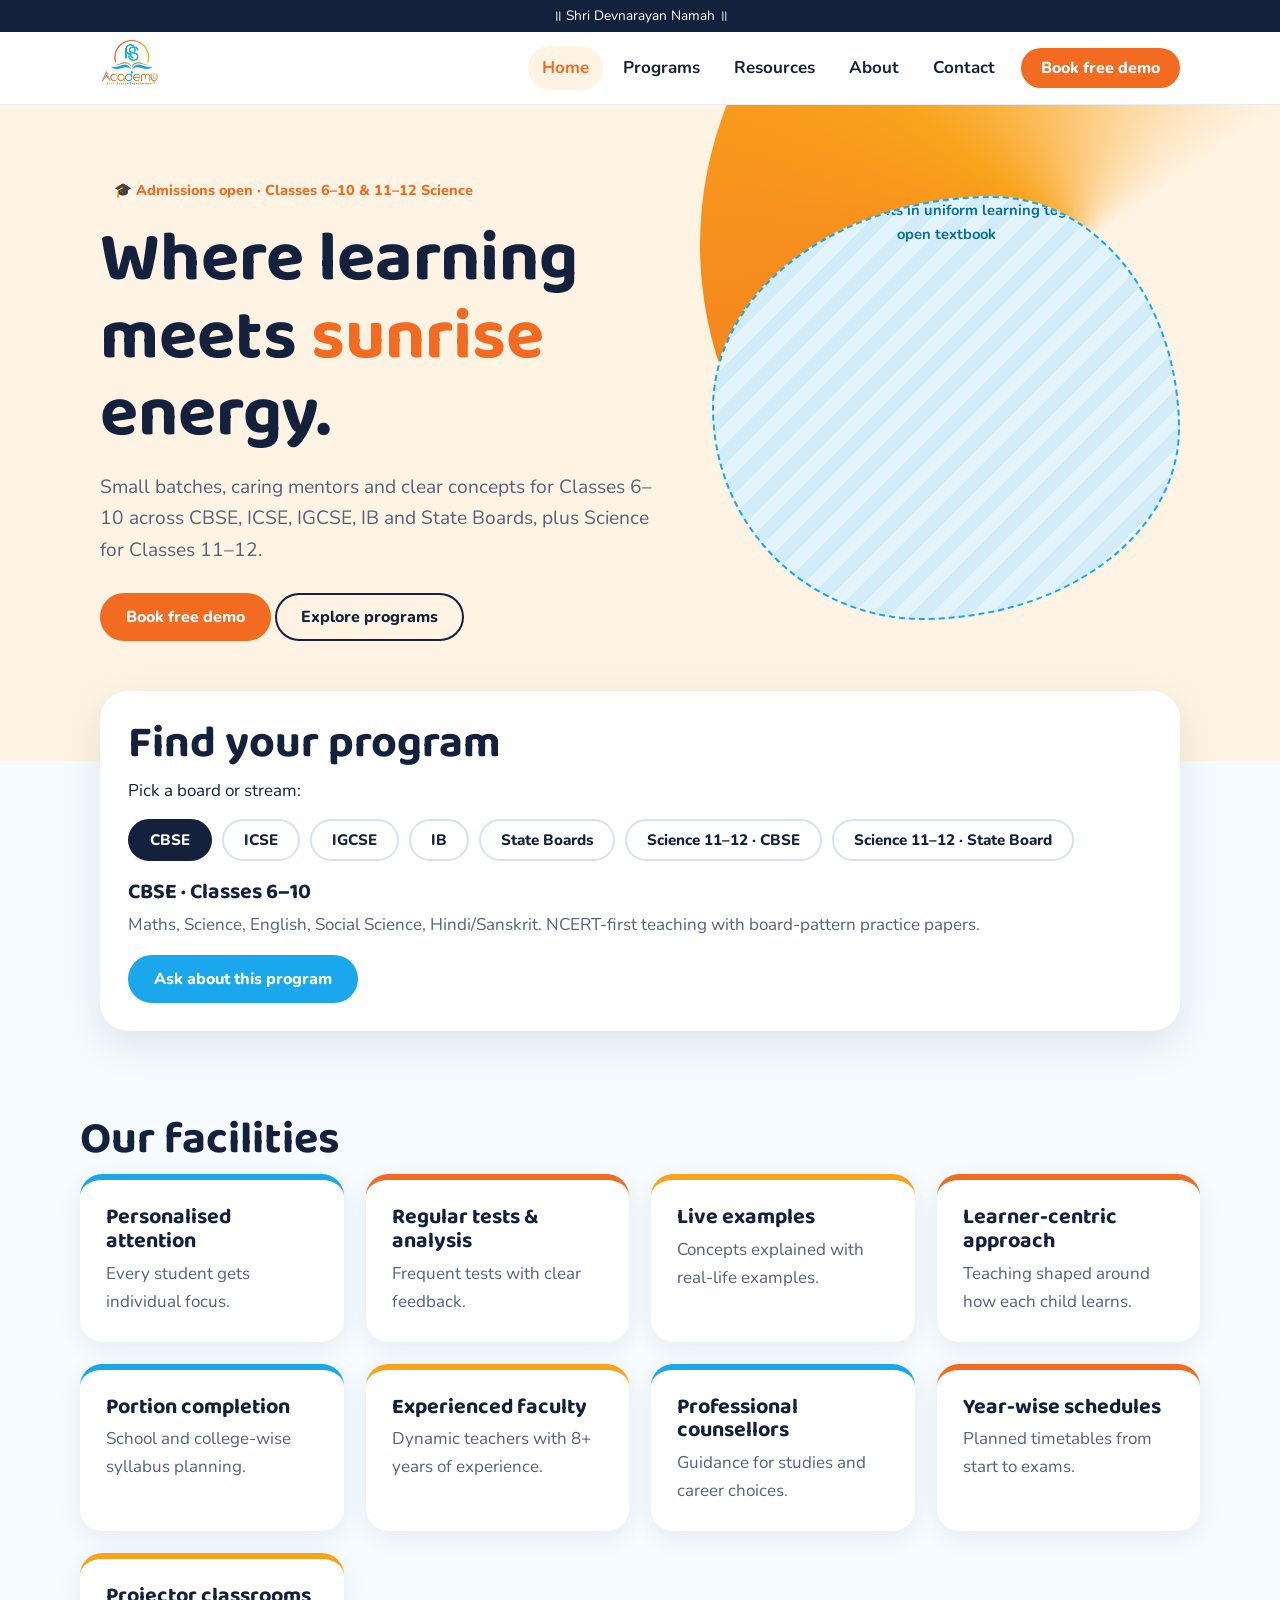
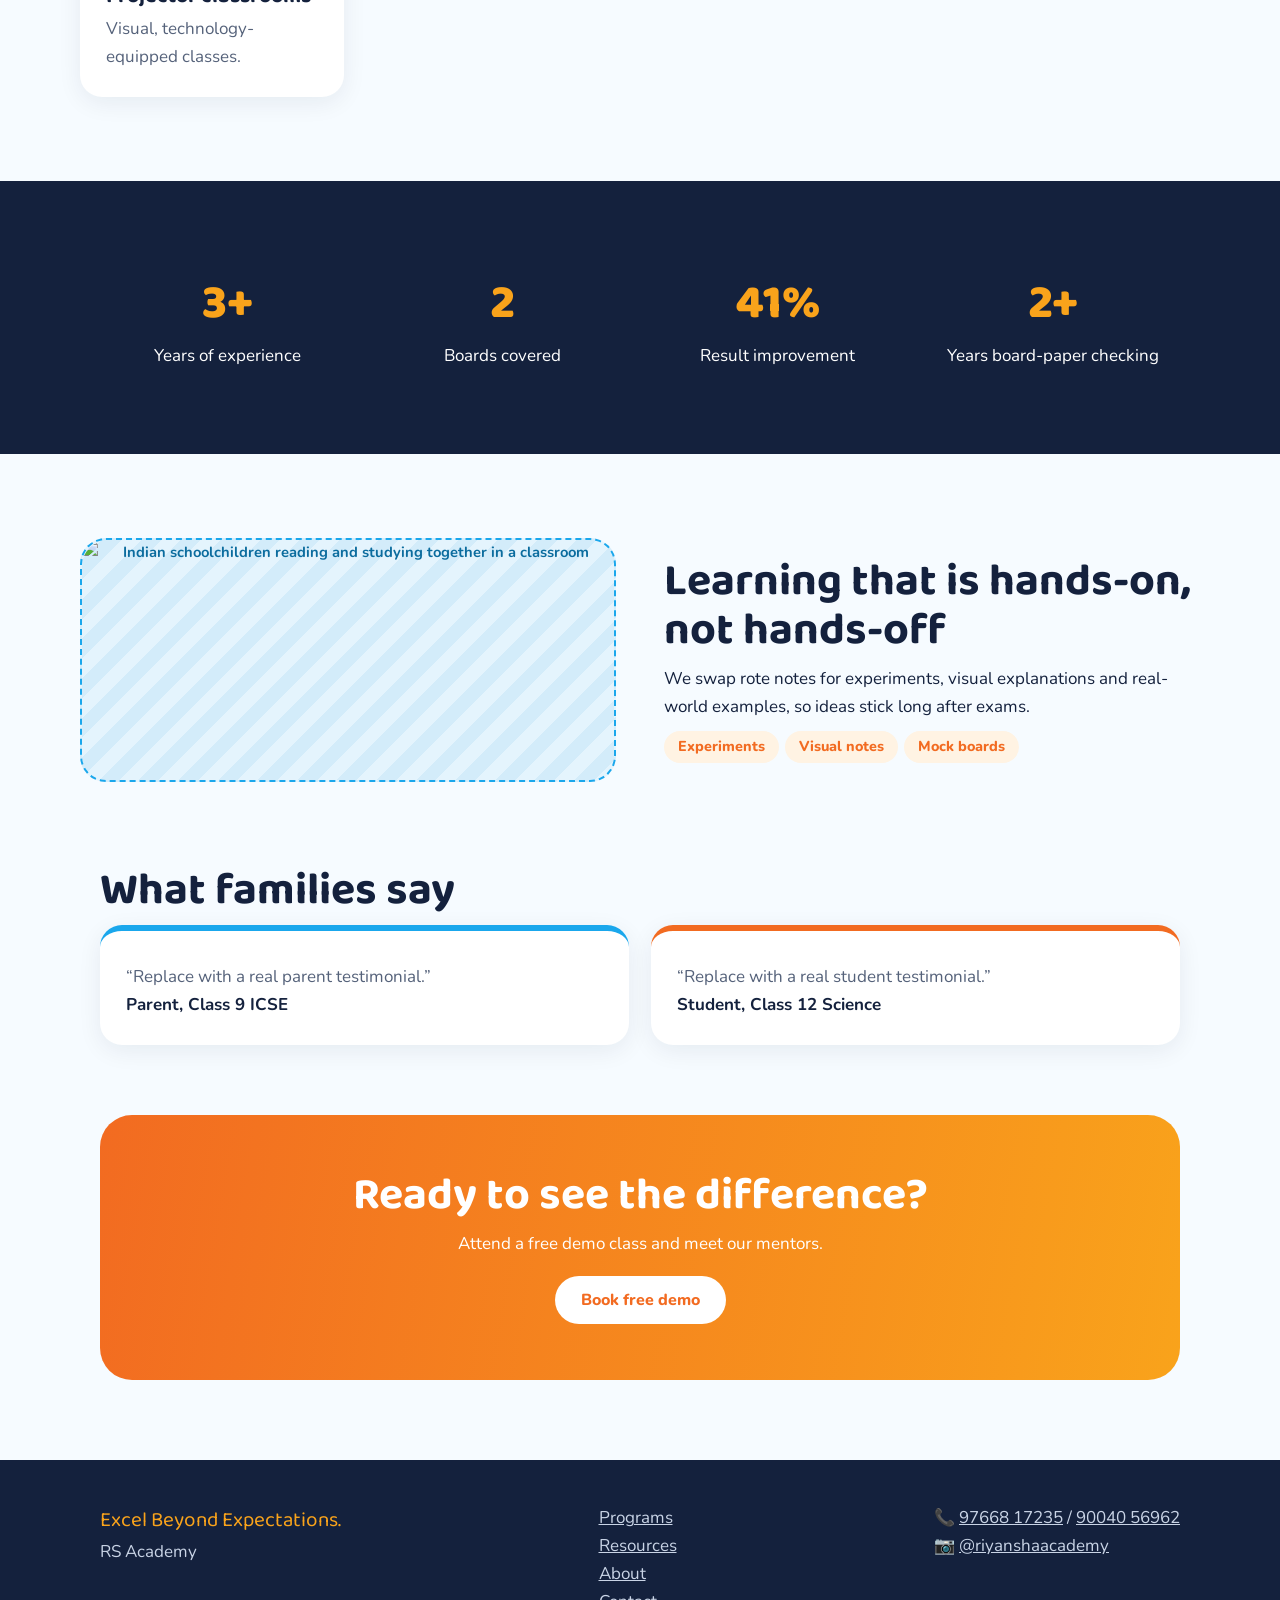
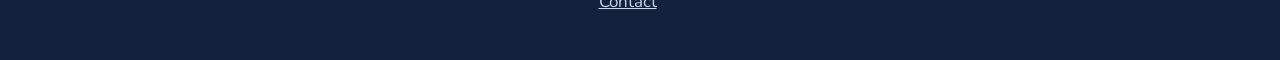
==== commit f069659f: "Update site content per admission flyer" ====
--- a/index.html
+++ b/index.html
@@ -1,9 +1,8 @@
-<!doctype html><html lang="en"><head><meta charset="utf-8"><meta name="viewport" content="width=device-width,initial-scale=1"><title>Home | RS Academy</title><meta name="description" content="RS Academy – coaching for Classes 7–10 (CBSE, ICSE, IGCSE, IB) and 11–12 Science (CBSE & State Board).">
+<!doctype html><html lang="en"><head><meta charset="utf-8"><meta name="viewport" content="width=device-width,initial-scale=1"><title>Home | RS Academy</title><meta name="description" content="RS Academy – coaching for Classes 6–10 (CBSE, ICSE, IGCSE, IB & State Boards) and 11–12 Science (CBSE & State Board).">
 <link rel="icon" href="assets/logo.jpg"><link rel="preconnect" href="https://fonts.googleapis.com"><link href="https://fonts.googleapis.com/css2?family=Baloo+2:wght@600;800&family=Nunito:wght@400;700;800&display=swap" rel="stylesheet"><link rel="stylesheet" href="styles.css?v=20261114-1"></head><body>
-<header><div class="w"><a href="index.html"><img src="assets/logo.jpg" alt="RS Academy – Excel Beyond Expectations"></a><button id="mb" aria-label="Menu">☰</button><nav><a href="index.html" class=on>Home</a><a href="programs.html">Programs</a><a href="resources.html">Resources</a><a href="about.html">About</a><a href="contact.html">Contact</a><a class="btn" href="contact.html" style="margin-left:6px;padding:9px 20px">Book free demo</a></nav></div></header><main><section class="hero"><div class="w"><div><h1>Where learning meets <em>sunrise</em> energy.</h1><p>Small batches, caring mentors and clear concepts for Classes 7–10 across CBSE, ICSE, IGCSE and IB, plus Science for Classes 11–12.</p><a class="btn" href="contact.html">Book free demo</a> <a class="btn ghost" href="programs.html">Explore programs</a></div><div class="ph tall round"><img src="https://www.unicef.org/india/sites/unicef.org.india/files/styles/open_graph_image/public/UNI490076.webp.jpeg?itok=hOwumapu" alt="Indian school students in uniform learning together from an open textbook" loading="lazy" decoding="async"></div></div></section>
+<div class="strip">॥ Shri Devnarayan Namah ॥</div><header><div class="w"><a href="index.html"><img src="assets/logo.jpg" alt="RS Academy – Excel Beyond Expectations"></a><button id="mb" aria-label="Menu">☰</button><nav><a href="index.html" class=on>Home</a><a href="programs.html">Programs</a><a href="resources.html">Resources</a><a href="about.html">About</a><a href="contact.html">Contact</a><a class="btn" href="contact.html" style="margin-left:6px;padding:9px 20px">Book free demo</a></nav></div></header><main><section class="hero"><div class="w"><div><span class="pill" style="margin:0 0 14px">🎓 Admissions open · Classes 6–10 &amp; 11–12 Science</span><h1>Where learning meets <em>sunrise</em> energy.</h1><p>Small batches, caring mentors and clear concepts for Classes 6–10 across CBSE, ICSE, IGCSE, IB and State Boards, plus Science for Classes 11–12.</p><a class="btn" href="contact.html">Book free demo</a> <a class="btn ghost" href="programs.html">Explore programs</a></div><div class="ph tall round"><img src="https://www.unicef.org/india/sites/unicef.org.india/files/styles/open_graph_image/public/UNI490076.webp.jpeg?itok=hOwumapu" alt="Indian school students in uniform learning together from an open textbook" loading="lazy" decoding="async"></div></div></section>
 <section class="w"><div class="pick rv"><h2>Find your program</h2><p>Pick a board or stream:</p><div class="chips" id="chips" role="tablist"></div><h3 id="pt"></h3><p id="pd" style="color:var(--mu);margin:6px 0 16px"></p><a class="btn alt" href="contact.html">Ask about this program</a></div></section>
-<section class="sec w"><h2 class="rv">Why students stay with us</h2><div class="grid">
-<div class="card rv"><h3>Small batches</h3><p>Every child gets noticed, questioned and helped.</p></div><div class="card rv"><h3>Weekly tests</h3><p>Short tests with feedback that shows exactly what to fix.</p></div><div class="card rv"><h3>Doubt clinics</h3><p>Stuck? Bring it in. No doubt is too small.</p></div><div class="card rv"><h3>Parent updates</h3><p>Regular progress reports so you always know where your child stands.</p></div></div></section>
-<section class="band sec"><div class="w stats"><div><div class="num" data-n="500" data-s="+">0</div>Students mentored</div><div><div class="num" data-n="4">0</div>Boards covered</div><div><div class="num" data-n="15" data-s=":1">0</div>Max batch size</div><div><div class="num" data-n="95" data-s="%">0</div>Parent satisfaction</div></div></section>
+<section class="sec w"><h2 class="rv">Our facilities</h2><div class="grid"><div class="card rv"><h3>Personalised attention</h3><p>Every student gets individual focus.</p></div><div class="card rv"><h3>Regular tests & analysis</h3><p>Frequent tests with clear feedback.</p></div><div class="card rv"><h3>Live examples</h3><p>Concepts explained with real-life examples.</p></div><div class="card rv"><h3>Learner-centric approach</h3><p>Teaching shaped around how each child learns.</p></div><div class="card rv"><h3>Portion completion</h3><p>School and college-wise syllabus planning.</p></div><div class="card rv"><h3>Experienced faculty</h3><p>Dynamic teachers with 8+ years of experience.</p></div><div class="card rv"><h3>Professional counsellors</h3><p>Guidance for studies and career choices.</p></div><div class="card rv"><h3>Year-wise schedules</h3><p>Planned timetables from start to exams.</p></div><div class="card rv"><h3>Projector classrooms</h3><p>Visual, technology-equipped classes.</p></div></div></section>
+<section class="band sec"><div class="w stats"><div><div class="num" data-n="8" data-s="+">0</div>Years of experience</div><div><div class="num" data-n="5">0</div>Boards covered</div><div><div class="num" data-n="100" data-s="%">0</div>Result improvement</div><div><div class="num" data-n="6" data-s="+">0</div>Years board-paper checking</div></div></section>
 <section class="sec w split"><div class="rv"><div class="ph "><img src="https://i0.wp.com/www.dsfindia.org/wp-content/uploads/2021/05/DSF-Website-Output-4.png?fit=1568%2C980&ssl=1" alt="Indian schoolchildren reading and studying together in a classroom" loading="lazy" decoding="async"></div></div><div class="rv"><h2>Learning that is hands-on, not hands-off</h2><p>We swap rote notes for experiments, visual explanations and real-world examples, so ideas stick long after exams.</p><span class="pill">Experiments</span><span class="pill">Visual notes</span><span class="pill">Mock boards</span></div></section>
-<section class="w"><h2 class="rv">What families say</h2><div class="grid"><div class="card rv"><p>“Replace with a real parent testimonial.”</p><b>Parent, Class 9 ICSE</b></div><div class="card rv"><p>“Replace with a real student testimonial.”</p><b>Student, Class 12 Science</b></div></div></section><div style="height:70px"></div><section class="w"><div class="cta rv"><h2>Ready to see the difference?</h2><p>Attend a free demo class and meet our mentors.</p><a class="btn" href="contact.html">Book free demo</a></div></section></main><footer><div class="w"><div><div class="tag">Excel Beyond Expectations.</div><p>RS Academy · Surat, Gujarat</p></div><div><a href="programs.html">Programs</a><a href="resources.html">Resources</a><a href="about.html">About</a><a href="contact.html">Contact</a></div><div><p>📞 +91 XXXXX XXXXX</p><p>✉️ hello@rsacademy.in</p></div></div></footer><script src="script.js?v=20261114-1"></script></body></html>+<section class="w"><h2 class="rv">What families say</h2><div class="grid"><div class="card rv"><p>“Replace with a real parent testimonial.”</p><b>Parent, Class 9 ICSE</b></div><div class="card rv"><p>“Replace with a real student testimonial.”</p><b>Student, Class 12 Science</b></div></div></section><div style="height:70px"></div><section class="w"><div class="cta rv"><h2>Ready to see the difference?</h2><p>Attend a free demo class and meet our mentors.</p><a class="btn" href="contact.html">Book free demo</a></div></section></main><footer><div class="w"><div><div class="tag">Excel Beyond Expectations.</div><p>RS Academy</p></div><div><a href="programs.html">Programs</a><a href="resources.html">Resources</a><a href="about.html">About</a><a href="contact.html">Contact</a></div><div><p>📞 <a href="tel:+919766817235" style="display:inline">97668 17235</a> / <a href="tel:+919004056962" style="display:inline">90040 56962</a></p><p>📷 <a href="https://instagram.com/riyanshaacademy" target="_blank" rel="noopener" style="display:inline">@riyanshaacademy</a></p></div></div></footer><script src="script.js?v=20261114-1"></script></body></html>
--- a/styles.css
+++ b/styles.css
@@ -55,3 +55,4 @@
 .ph img{display:block;width:100%;height:100%;min-height:240px;object-fit:cover;border:0;border-radius:inherit}
 .ph.tall img{min-height:420px}
 .ph.round img{border-radius:inherit}
+.strip{background:var(--ink);color:#fff;text-align:center;font-size:.85rem;padding:5px}.pic{width:100%;display:block;border-radius:26px}
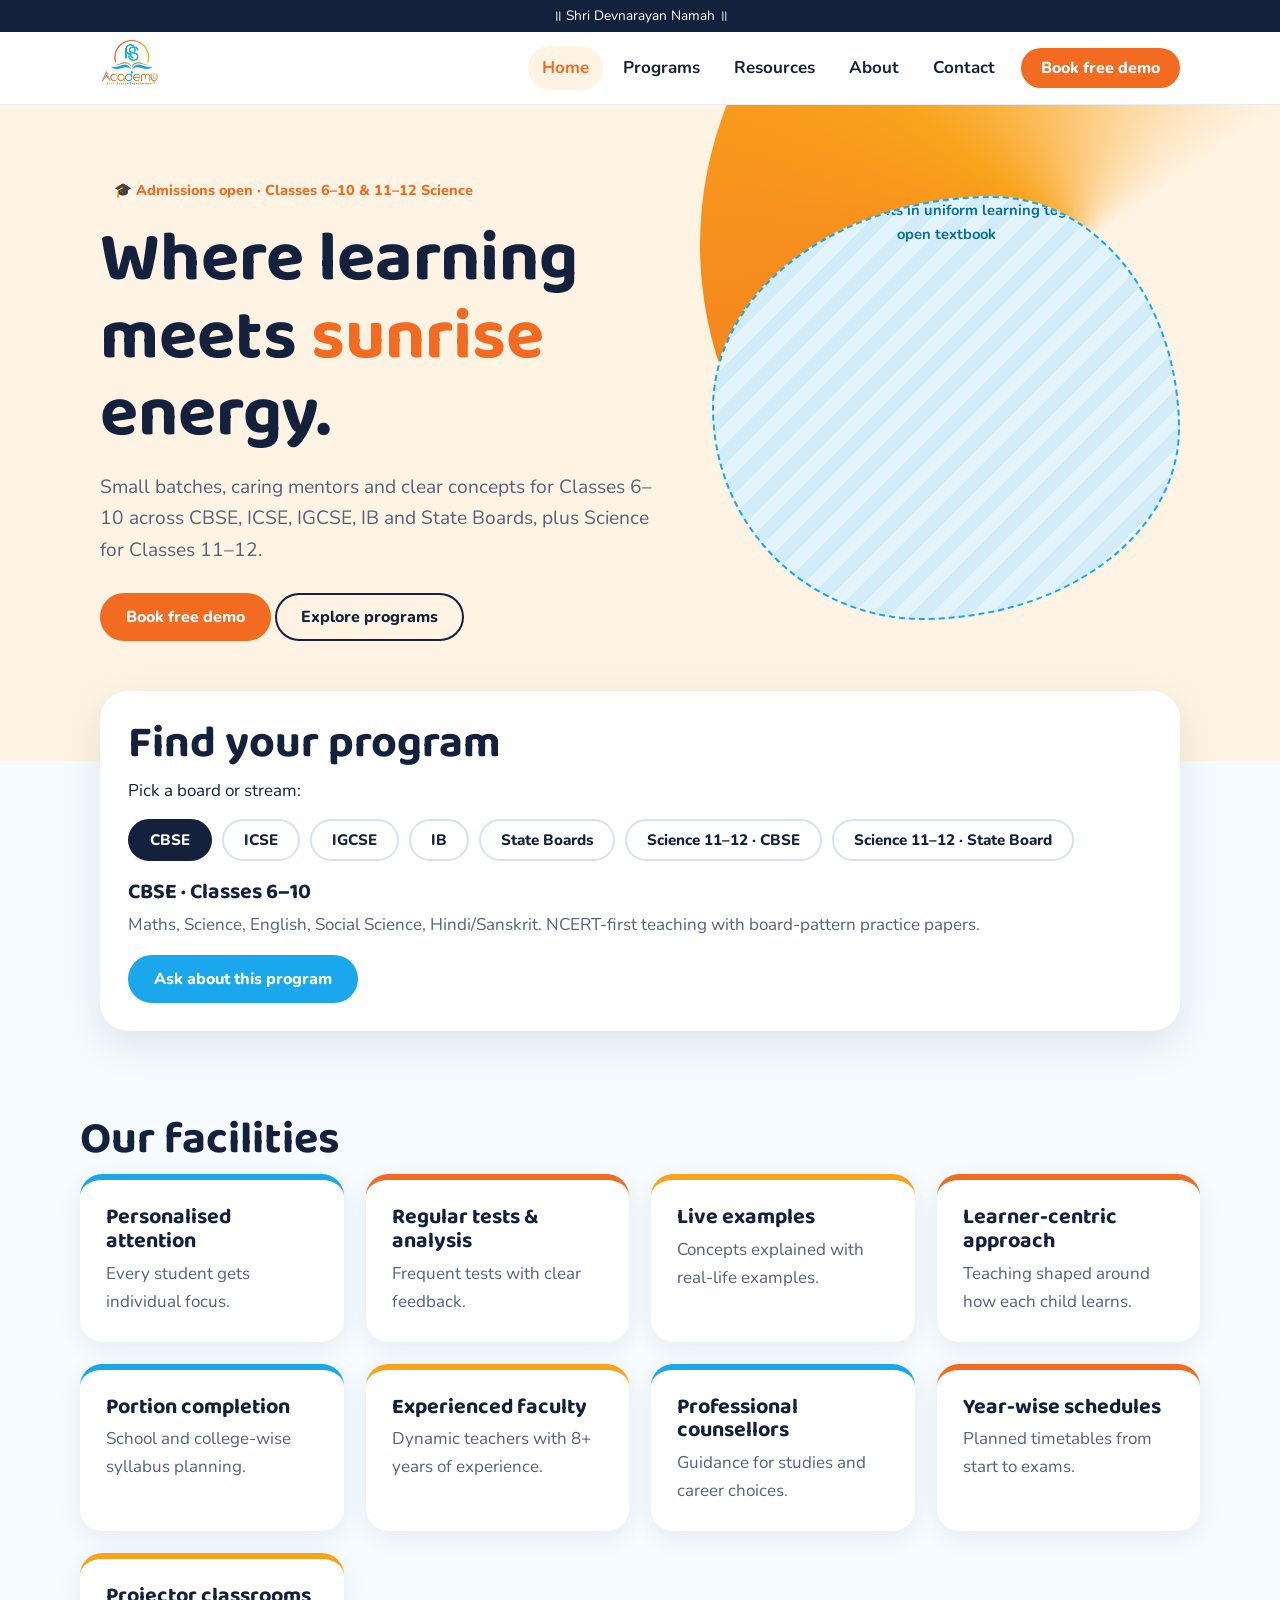
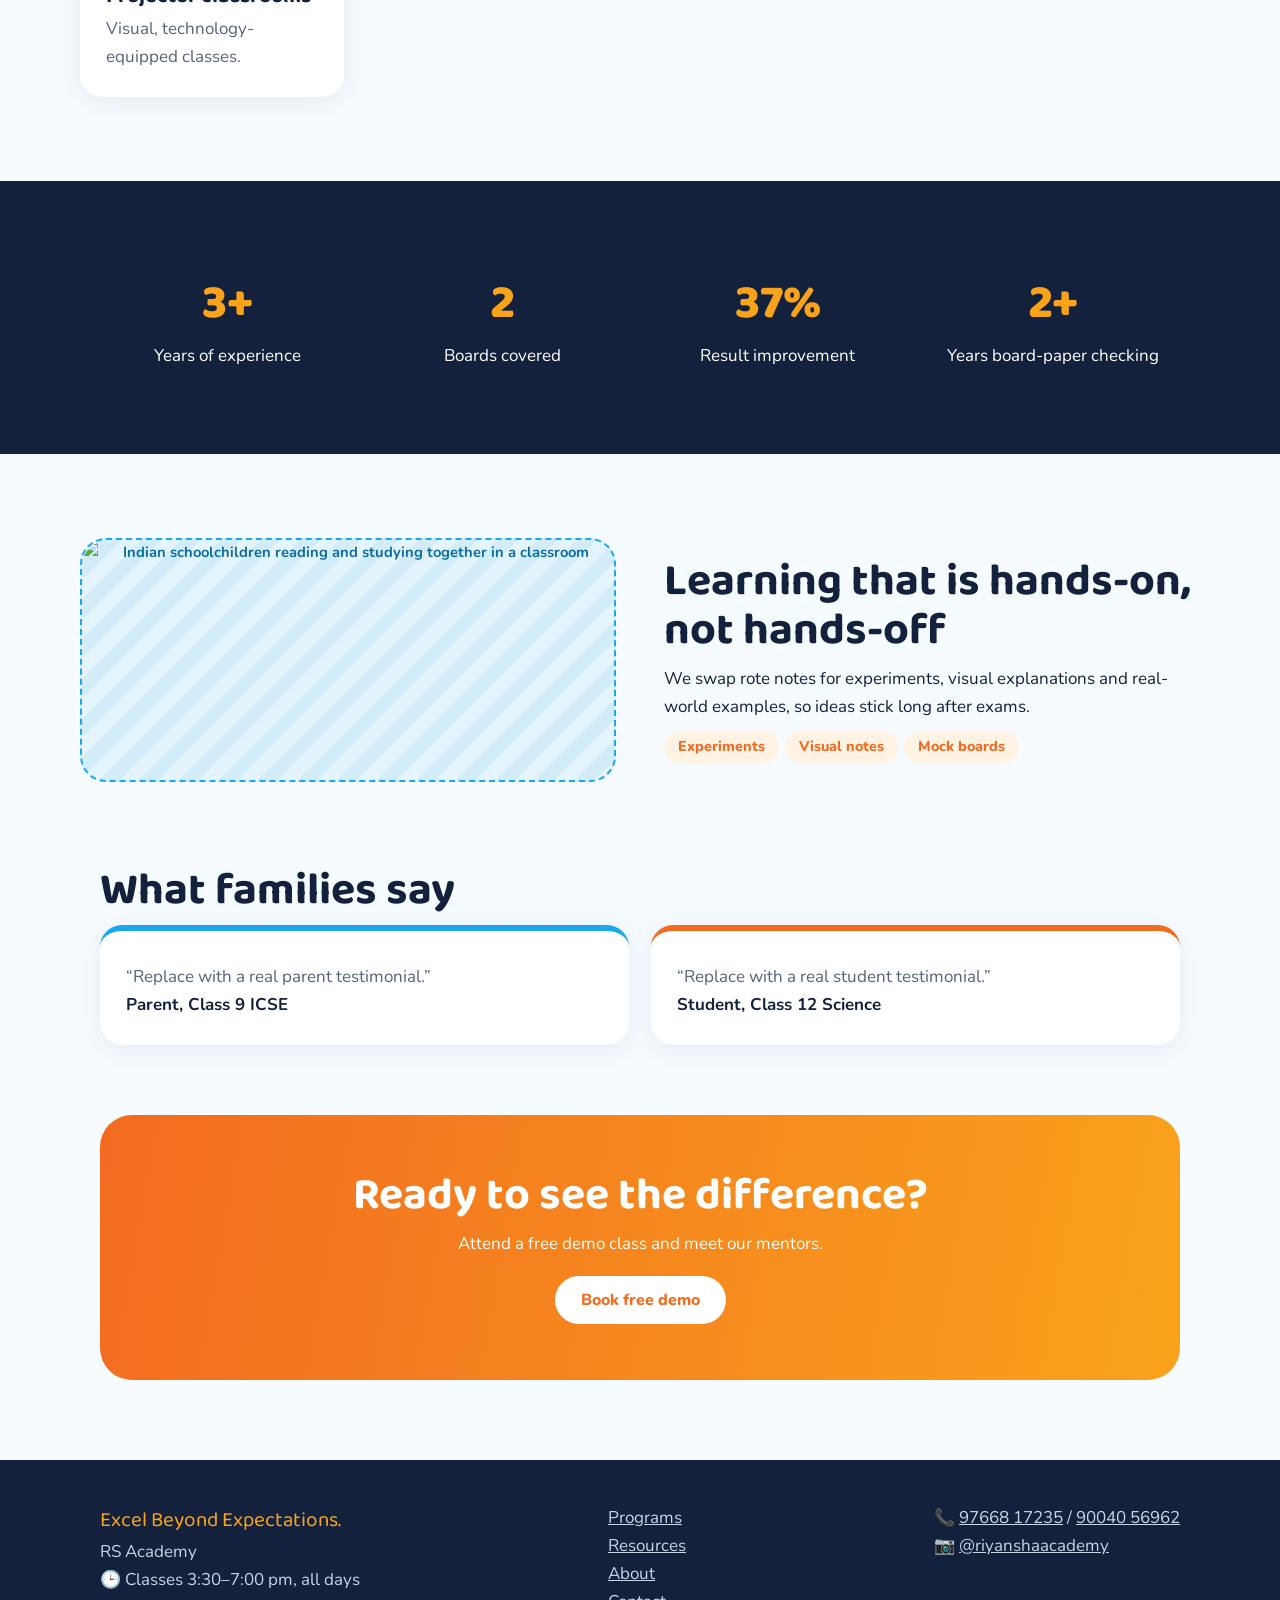
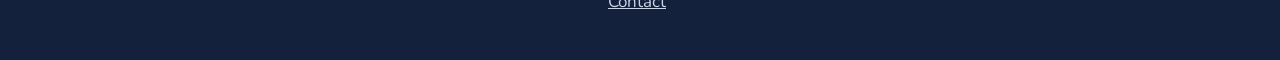
==== commit 71fa1478: "Add faculty profiles, new main educator photo, class timings" ====
--- a/index.html
+++ b/index.html
@@ -5,4 +5,4 @@
 <section class="sec w"><h2 class="rv">Our facilities</h2><div class="grid"><div class="card rv"><h3>Personalised attention</h3><p>Every student gets individual focus.</p></div><div class="card rv"><h3>Regular tests & analysis</h3><p>Frequent tests with clear feedback.</p></div><div class="card rv"><h3>Live examples</h3><p>Concepts explained with real-life examples.</p></div><div class="card rv"><h3>Learner-centric approach</h3><p>Teaching shaped around how each child learns.</p></div><div class="card rv"><h3>Portion completion</h3><p>School and college-wise syllabus planning.</p></div><div class="card rv"><h3>Experienced faculty</h3><p>Dynamic teachers with 8+ years of experience.</p></div><div class="card rv"><h3>Professional counsellors</h3><p>Guidance for studies and career choices.</p></div><div class="card rv"><h3>Year-wise schedules</h3><p>Planned timetables from start to exams.</p></div><div class="card rv"><h3>Projector classrooms</h3><p>Visual, technology-equipped classes.</p></div></div></section>
 <section class="band sec"><div class="w stats"><div><div class="num" data-n="8" data-s="+">0</div>Years of experience</div><div><div class="num" data-n="5">0</div>Boards covered</div><div><div class="num" data-n="100" data-s="%">0</div>Result improvement</div><div><div class="num" data-n="6" data-s="+">0</div>Years board-paper checking</div></div></section>
 <section class="sec w split"><div class="rv"><div class="ph "><img src="https://i0.wp.com/www.dsfindia.org/wp-content/uploads/2021/05/DSF-Website-Output-4.png?fit=1568%2C980&ssl=1" alt="Indian schoolchildren reading and studying together in a classroom" loading="lazy" decoding="async"></div></div><div class="rv"><h2>Learning that is hands-on, not hands-off</h2><p>We swap rote notes for experiments, visual explanations and real-world examples, so ideas stick long after exams.</p><span class="pill">Experiments</span><span class="pill">Visual notes</span><span class="pill">Mock boards</span></div></section>
-<section class="w"><h2 class="rv">What families say</h2><div class="grid"><div class="card rv"><p>“Replace with a real parent testimonial.”</p><b>Parent, Class 9 ICSE</b></div><div class="card rv"><p>“Replace with a real student testimonial.”</p><b>Student, Class 12 Science</b></div></div></section><div style="height:70px"></div><section class="w"><div class="cta rv"><h2>Ready to see the difference?</h2><p>Attend a free demo class and meet our mentors.</p><a class="btn" href="contact.html">Book free demo</a></div></section></main><footer><div class="w"><div><div class="tag">Excel Beyond Expectations.</div><p>RS Academy</p></div><div><a href="programs.html">Programs</a><a href="resources.html">Resources</a><a href="about.html">About</a><a href="contact.html">Contact</a></div><div><p>📞 <a href="tel:+919766817235" style="display:inline">97668 17235</a> / <a href="tel:+919004056962" style="display:inline">90040 56962</a></p><p>📷 <a href="https://instagram.com/riyanshaacademy" target="_blank" rel="noopener" style="display:inline">@riyanshaacademy</a></p></div></div></footer><script src="script.js?v=20261114-1"></script></body></html>+<section class="w"><h2 class="rv">What families say</h2><div class="grid"><div class="card rv"><p>“Replace with a real parent testimonial.”</p><b>Parent, Class 9 ICSE</b></div><div class="card rv"><p>“Replace with a real student testimonial.”</p><b>Student, Class 12 Science</b></div></div></section><div style="height:70px"></div><section class="w"><div class="cta rv"><h2>Ready to see the difference?</h2><p>Attend a free demo class and meet our mentors.</p><a class="btn" href="contact.html">Book free demo</a></div></section></main><footer><div class="w"><div><div class="tag">Excel Beyond Expectations.</div><p>RS Academy</p><p>🕒 Classes 3:30–7:00 pm, all days</p></div><div><a href="programs.html">Programs</a><a href="resources.html">Resources</a><a href="about.html">About</a><a href="contact.html">Contact</a></div><div><p>📞 <a href="tel:+919766817235" style="display:inline">97668 17235</a> / <a href="tel:+919004056962" style="display:inline">90040 56962</a></p><p>📷 <a href="https://instagram.com/riyanshaacademy" target="_blank" rel="noopener" style="display:inline">@riyanshaacademy</a></p></div></div></footer><script src="script.js?v=20261114-1"></script></body></html>
--- a/styles.css
+++ b/styles.css
@@ -56,3 +56,4 @@
 .ph.tall img{min-height:420px}
 .ph.round img{border-radius:inherit}
 .strip{background:var(--ink);color:#fff;text-align:center;font-size:.85rem;padding:5px}.pic{width:100%;display:block;border-radius:26px}
+.av{width:60px;height:60px;border-radius:50%;display:grid;place-items:center;color:#fff;font:800 1.6rem "Baloo 2";background:linear-gradient(135deg,var(--or),var(--am))}.card ul{padding-left:18px;color:var(--mu);margin-top:8px;font-size:.95rem}
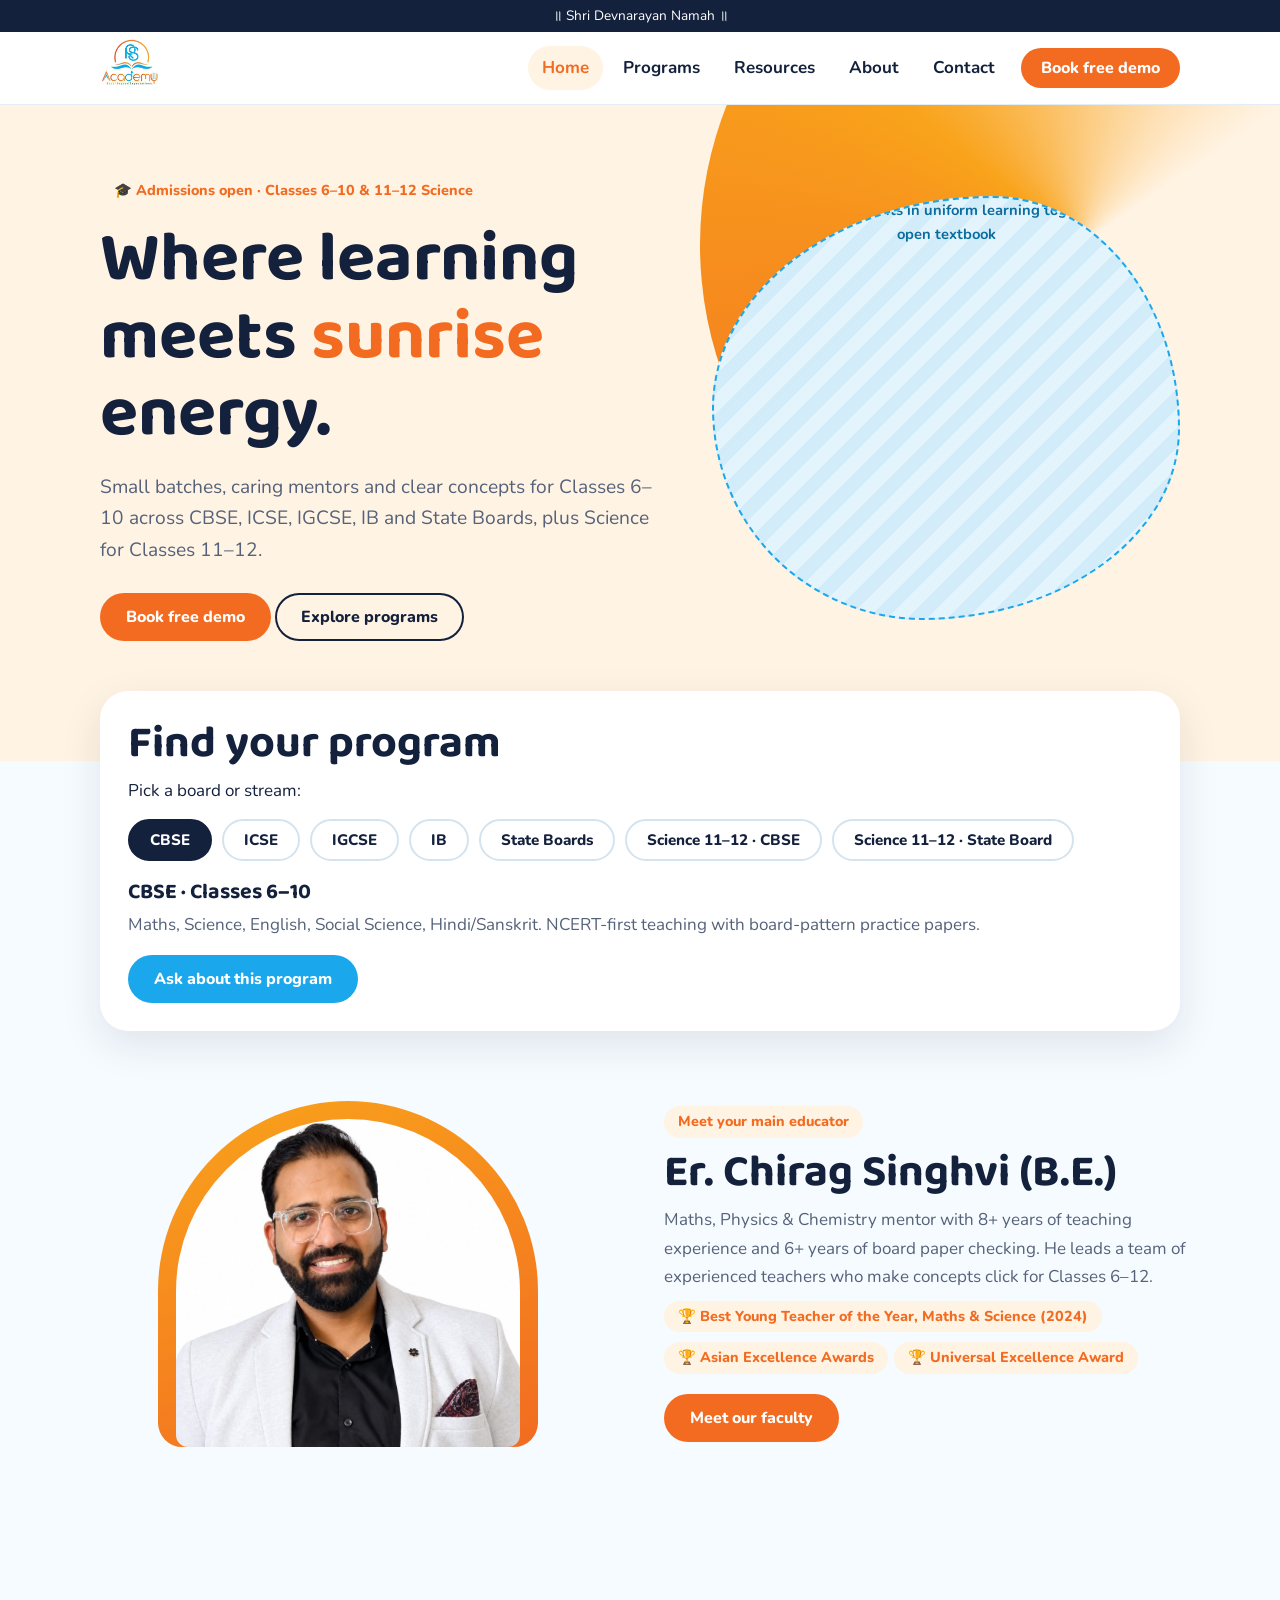
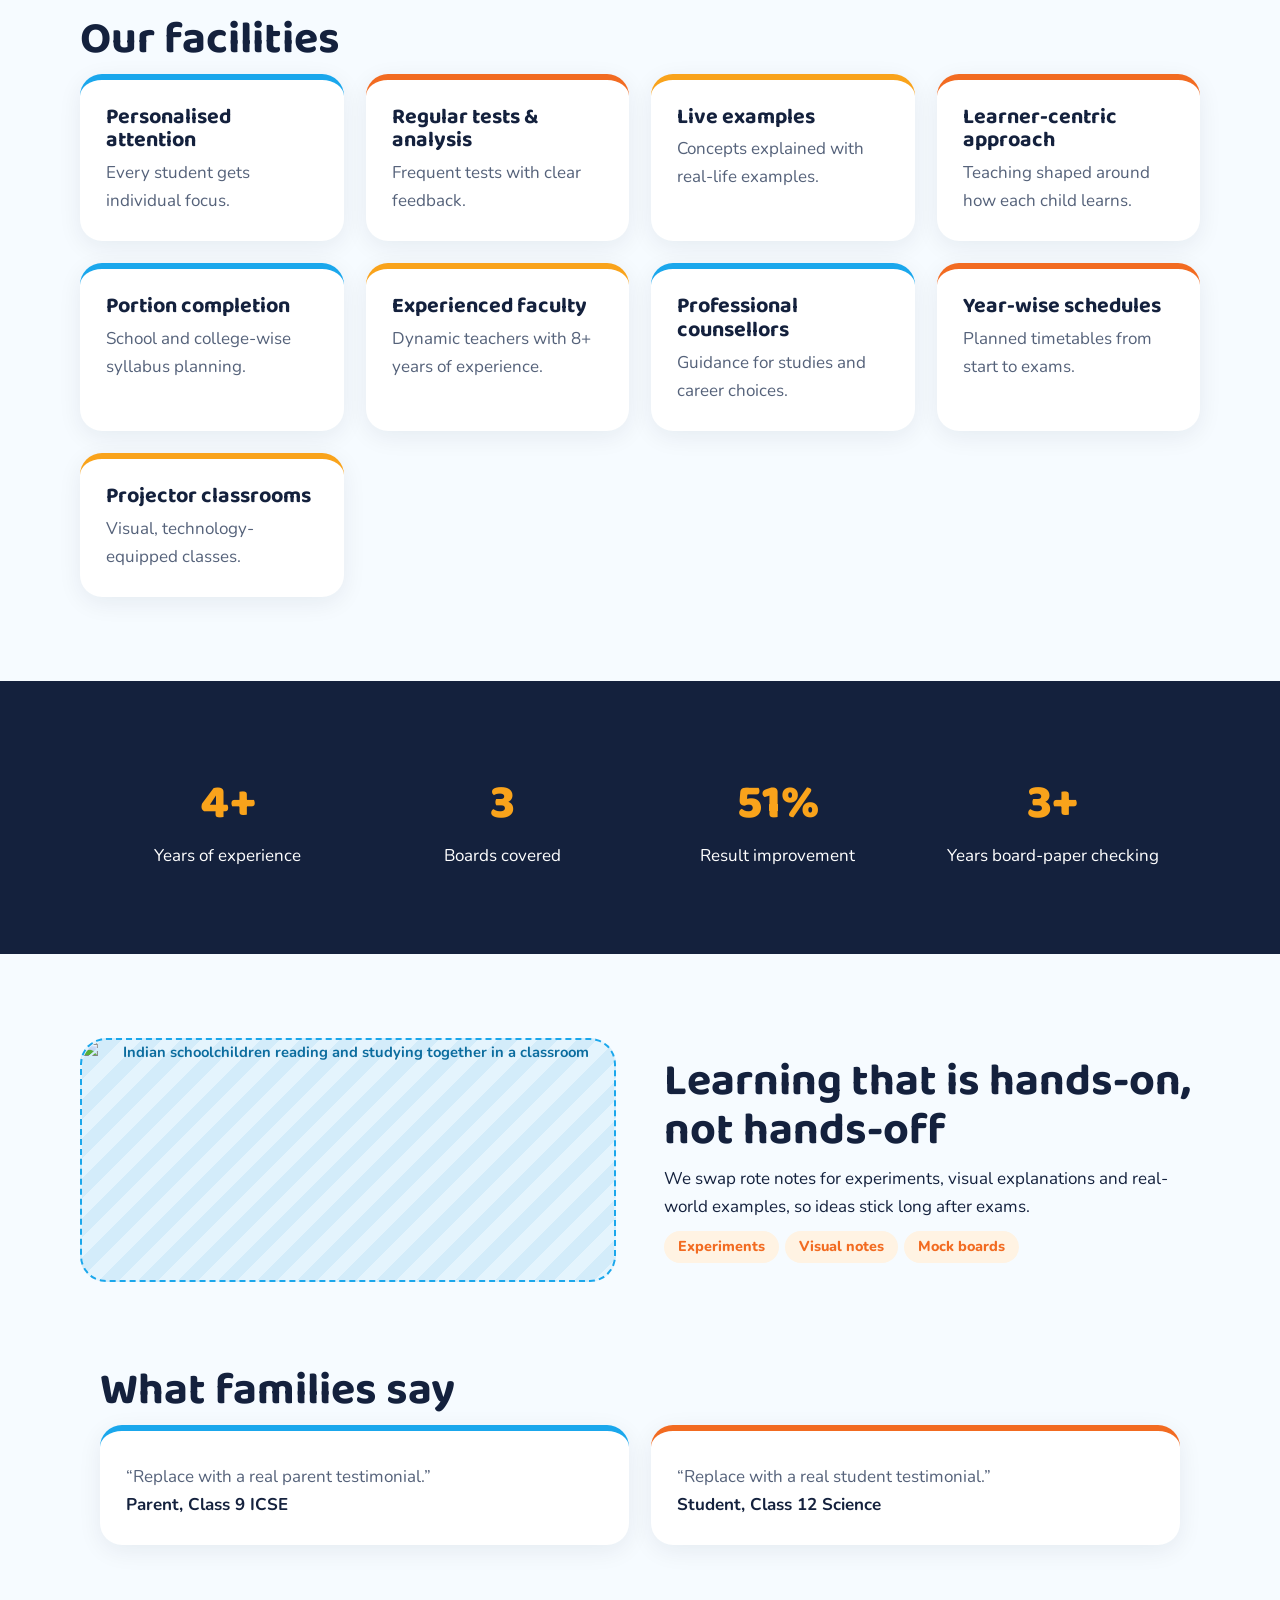
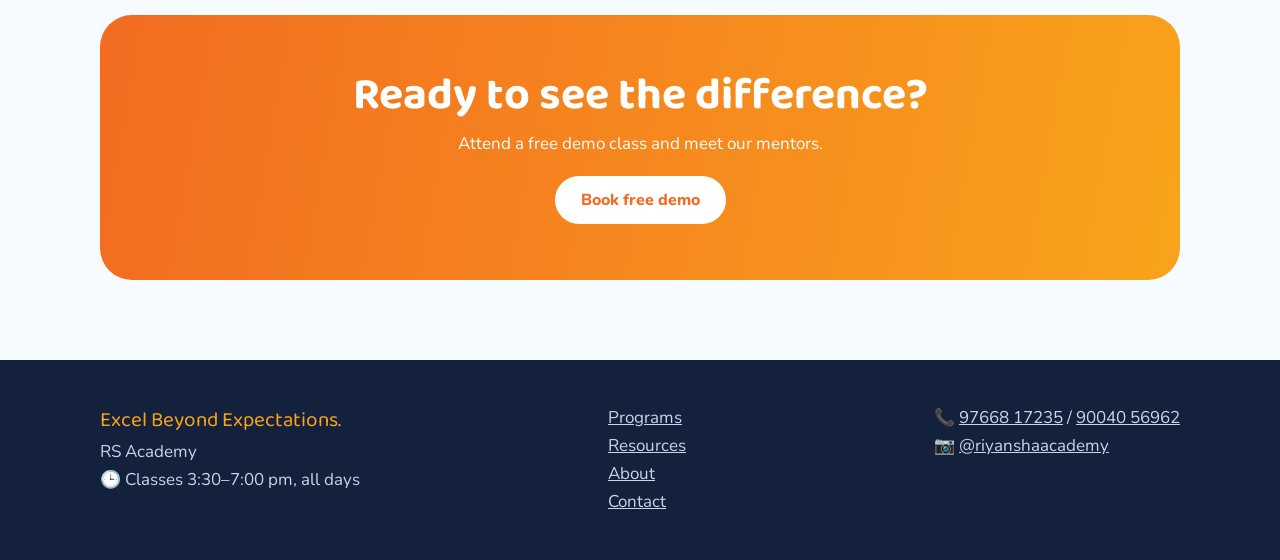
==== commit 920414f2: "Add main educator section near top of home page" ====
--- a/index.html
+++ b/index.html
@@ -2,6 +2,8 @@
 <link rel="icon" href="assets/logo.jpg"><link rel="preconnect" href="https://fonts.googleapis.com"><link href="https://fonts.googleapis.com/css2?family=Baloo+2:wght@600;800&family=Nunito:wght@400;700;800&display=swap" rel="stylesheet"><link rel="stylesheet" href="styles.css?v=20261114-1"></head><body>
 <div class="strip">॥ Shri Devnarayan Namah ॥</div><header><div class="w"><a href="index.html"><img src="assets/logo.jpg" alt="RS Academy – Excel Beyond Expectations"></a><button id="mb" aria-label="Menu">☰</button><nav><a href="index.html" class=on>Home</a><a href="programs.html">Programs</a><a href="resources.html">Resources</a><a href="about.html">About</a><a href="contact.html">Contact</a><a class="btn" href="contact.html" style="margin-left:6px;padding:9px 20px">Book free demo</a></nav></div></header><main><section class="hero"><div class="w"><div><span class="pill" style="margin:0 0 14px">🎓 Admissions open · Classes 6–10 &amp; 11–12 Science</span><h1>Where learning meets <em>sunrise</em> energy.</h1><p>Small batches, caring mentors and clear concepts for Classes 6–10 across CBSE, ICSE, IGCSE, IB and State Boards, plus Science for Classes 11–12.</p><a class="btn" href="contact.html">Book free demo</a> <a class="btn ghost" href="programs.html">Explore programs</a></div><div class="ph tall round"><img src="https://www.unicef.org/india/sites/unicef.org.india/files/styles/open_graph_image/public/UNI490076.webp.jpeg?itok=hOwumapu" alt="Indian school students in uniform learning together from an open textbook" loading="lazy" decoding="async"></div></div></section>
 <section class="w"><div class="pick rv"><h2>Find your program</h2><p>Pick a board or stream:</p><div class="chips" id="chips" role="tablist"></div><h3 id="pt"></h3><p id="pd" style="color:var(--mu);margin:6px 0 16px"></p><a class="btn alt" href="contact.html">Ask about this program</a></div></section>
+<section class="sec w split" style="padding-top:70px"><div class="rv" style="justify-self:center;background:linear-gradient(160deg,var(--am),var(--or));border-radius:220px 220px 28px 28px;padding:18px 18px 0;max-width:380px"><img src="assets/chirag.jpg" alt="Er. Chirag Singhvi, main educator at RS Academy" loading="lazy" style="width:100%;display:block;border-radius:200px 200px 14px 14px"></div>
+<div class="rv"><span class="pill" style="margin:0 0 10px">Meet your main educator</span><h2>Er. Chirag Singhvi (B.E.)</h2><p style="color:var(--mu)">Maths, Physics &amp; Chemistry mentor with 8+ years of teaching experience and 6+ years of board paper checking. He leads a team of experienced teachers who make concepts click for Classes 6–12.</p><span class="pill">🏆 Best Young Teacher of the Year, Maths &amp; Science (2024)</span><span class="pill">🏆 Asian Excellence Awards</span><span class="pill">🏆 Universal Excellence Award</span><p style="margin-top:20px"><a class="btn" href="about.html">Meet our faculty</a></p></div></section>
 <section class="sec w"><h2 class="rv">Our facilities</h2><div class="grid"><div class="card rv"><h3>Personalised attention</h3><p>Every student gets individual focus.</p></div><div class="card rv"><h3>Regular tests & analysis</h3><p>Frequent tests with clear feedback.</p></div><div class="card rv"><h3>Live examples</h3><p>Concepts explained with real-life examples.</p></div><div class="card rv"><h3>Learner-centric approach</h3><p>Teaching shaped around how each child learns.</p></div><div class="card rv"><h3>Portion completion</h3><p>School and college-wise syllabus planning.</p></div><div class="card rv"><h3>Experienced faculty</h3><p>Dynamic teachers with 8+ years of experience.</p></div><div class="card rv"><h3>Professional counsellors</h3><p>Guidance for studies and career choices.</p></div><div class="card rv"><h3>Year-wise schedules</h3><p>Planned timetables from start to exams.</p></div><div class="card rv"><h3>Projector classrooms</h3><p>Visual, technology-equipped classes.</p></div></div></section>
 <section class="band sec"><div class="w stats"><div><div class="num" data-n="8" data-s="+">0</div>Years of experience</div><div><div class="num" data-n="5">0</div>Boards covered</div><div><div class="num" data-n="100" data-s="%">0</div>Result improvement</div><div><div class="num" data-n="6" data-s="+">0</div>Years board-paper checking</div></div></section>
 <section class="sec w split"><div class="rv"><div class="ph "><img src="https://i0.wp.com/www.dsfindia.org/wp-content/uploads/2021/05/DSF-Website-Output-4.png?fit=1568%2C980&ssl=1" alt="Indian schoolchildren reading and studying together in a classroom" loading="lazy" decoding="async"></div></div><div class="rv"><h2>Learning that is hands-on, not hands-off</h2><p>We swap rote notes for experiments, visual explanations and real-world examples, so ideas stick long after exams.</p><span class="pill">Experiments</span><span class="pill">Visual notes</span><span class="pill">Mock boards</span></div></section>
